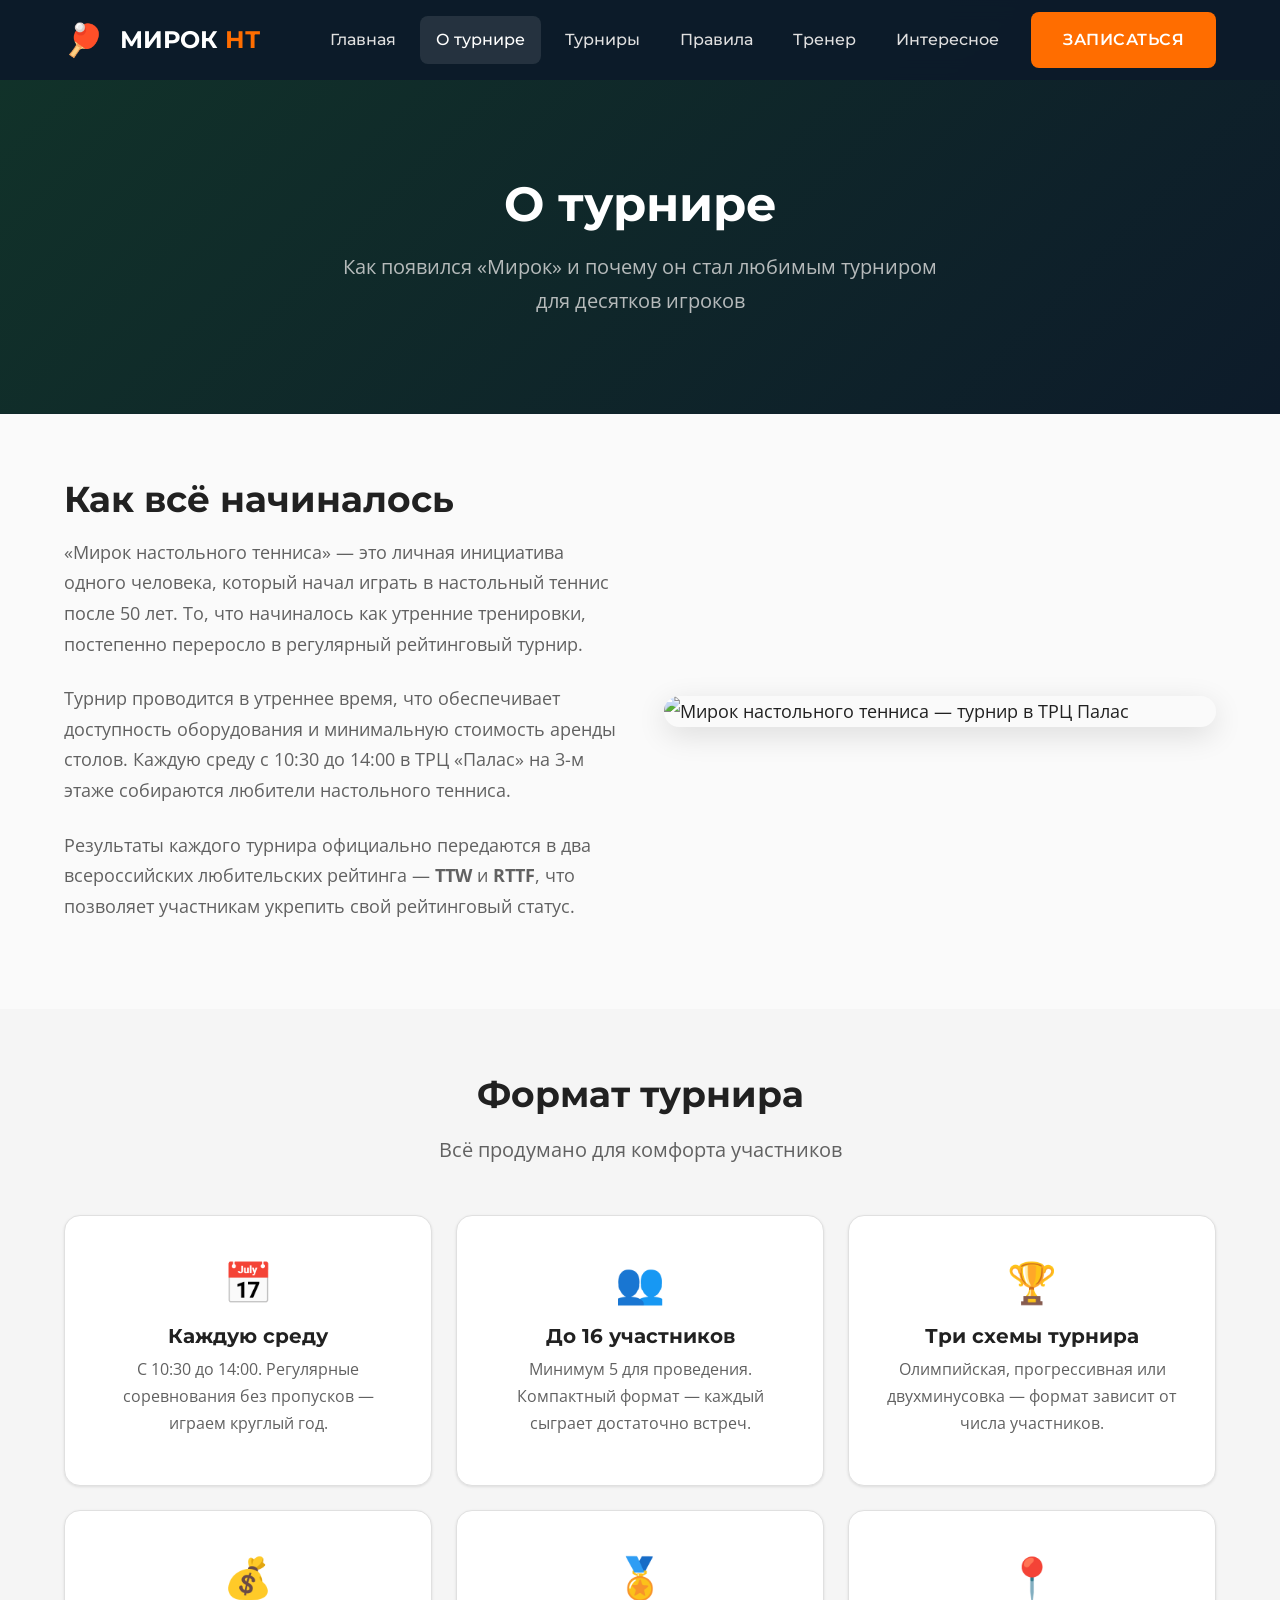
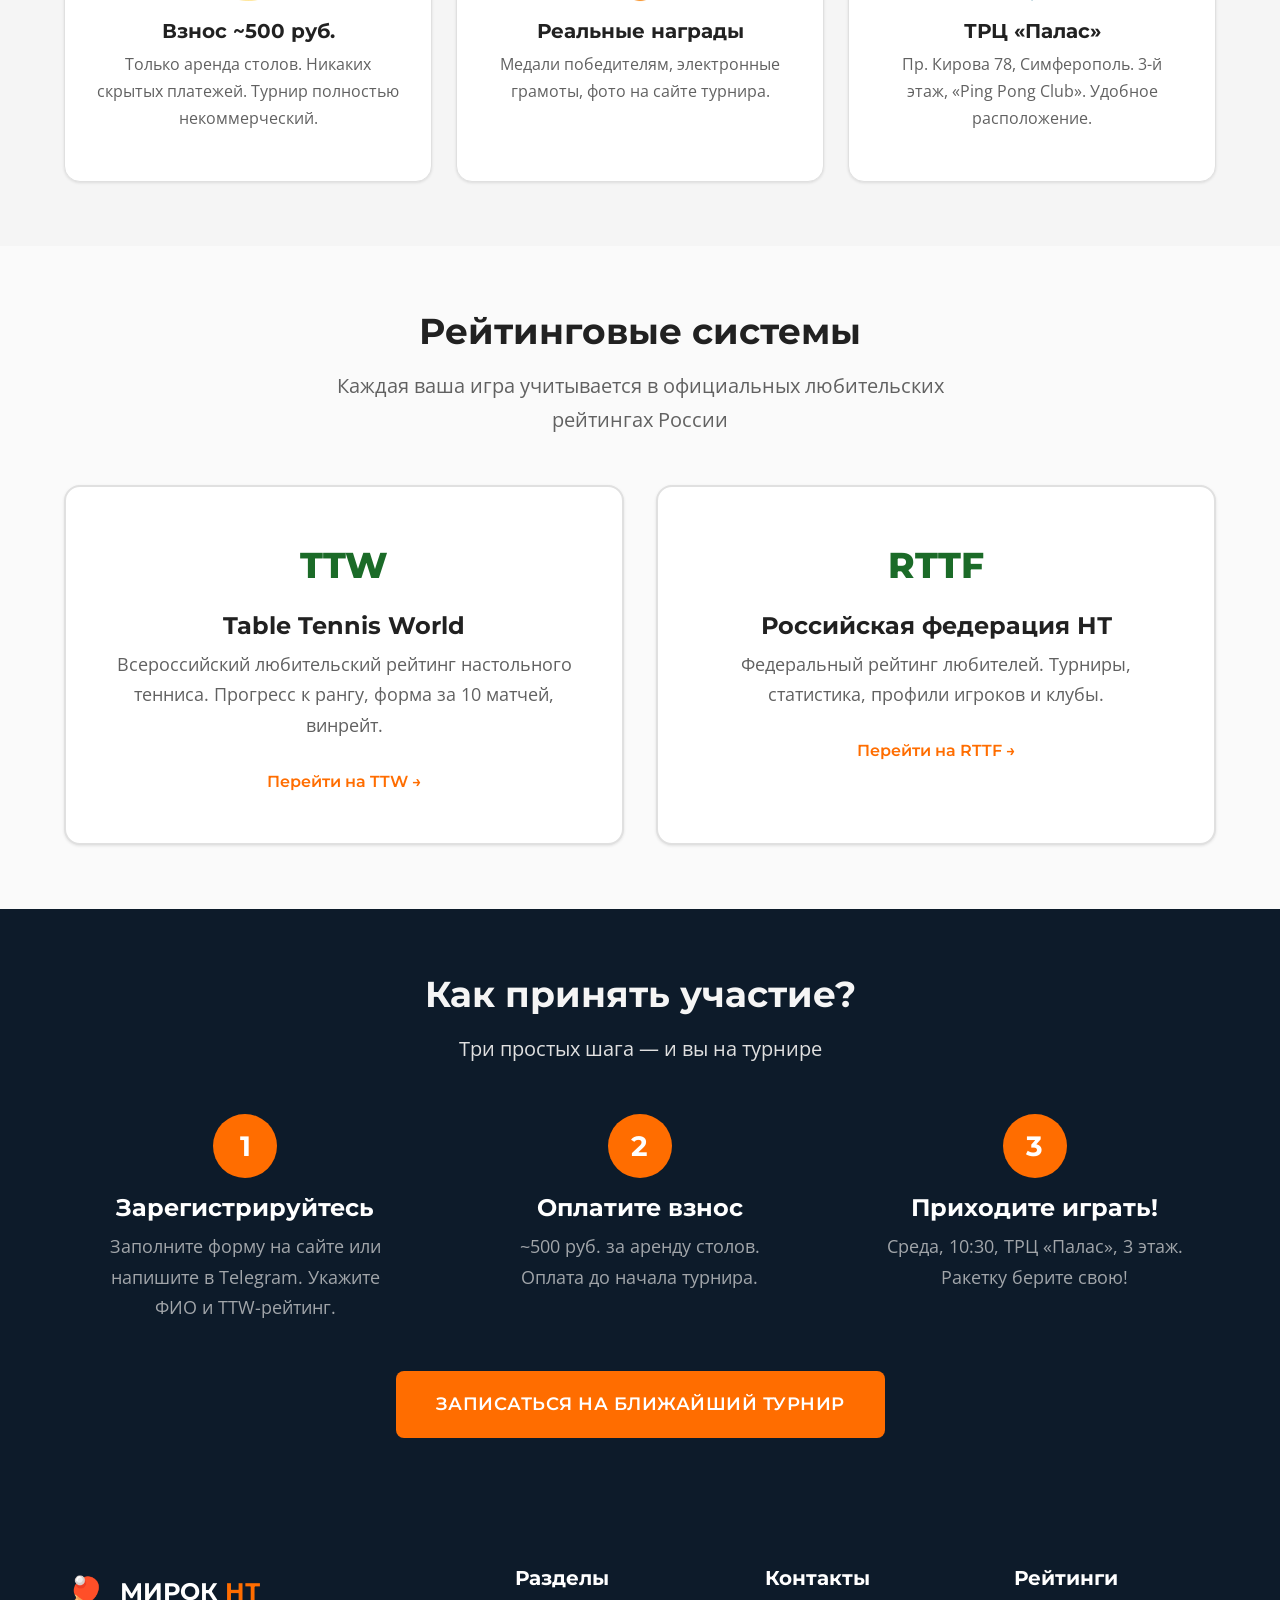
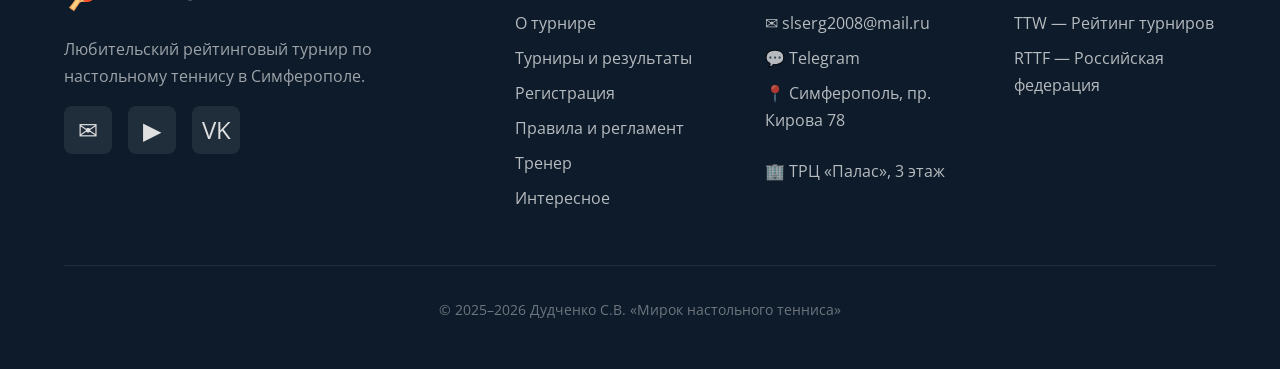
==== about.html @ b20805ba "feat: добавлены все внутренние страницы сайта - about.html: О турнире (история, формат, рейтинги, ша" ====
<!DOCTYPE html>
<html lang="ru">
<head>
  <meta charset="UTF-8">
  <meta name="viewport" content="width=device-width, initial-scale=1.0">
  <meta name="description" content="О турнире «Мирок настольного тенниса» — история, формат, условия участия, рейтинговые системы TTW и RTTF.">
  <title>О турнире — Мирок настольного тенниса</title>
  <link rel="preconnect" href="https://fonts.googleapis.com">
  <link rel="preconnect" href="https://fonts.gstatic.com" crossorigin>
  <link href="https://fonts.googleapis.com/css2?family=Montserrat:wght@500;600;700;800&family=Open+Sans:wght@400;500;600&display=swap" rel="stylesheet">
  <link rel="stylesheet" href="css/styles.css">
</head>
<body>

  <!-- HEADER -->
  <header class="header" id="header">
    <div class="container header__inner">
      <a href="index.html" class="header__logo" aria-label="На главную">
        <span class="header__logo-icon">&#127955;</span>
        <span class="header__logo-text">МИРОК <span>НТ</span></span>
      </a>
      <nav class="nav" aria-label="Основная навигация">
        <ul class="nav__list">
          <li><a href="index.html" class="nav__link">Главная</a></li>
          <li><a href="about.html" class="nav__link nav__link--active">О турнире</a></li>
          <li><a href="tournaments.html" class="nav__link">Турниры</a></li>
          <li><a href="rules.html" class="nav__link">Правила</a></li>
          <li><a href="coach.html" class="nav__link">Тренер</a></li>
          <li><a href="fun.html" class="nav__link">Интересное</a></li>
          <li class="nav__cta"><a href="register.html" class="btn btn--primary">Записаться</a></li>
        </ul>
      </nav>
      <button class="burger" id="burger" aria-label="Открыть меню" aria-expanded="false">
        <span class="burger__line"></span>
        <span class="burger__line"></span>
        <span class="burger__line"></span>
      </button>
    </div>
  </header>

  <div class="mobile-menu" id="mobileMenu">
    <a href="index.html" class="nav__link">Главная</a>
    <a href="about.html" class="nav__link nav__link--active">О турнире</a>
    <a href="tournaments.html" class="nav__link">Турниры</a>
    <a href="rules.html" class="nav__link">Правила</a>
    <a href="coach.html" class="nav__link">Тренер</a>
    <a href="fun.html" class="nav__link">Интересное</a>
    <a href="register.html" class="btn btn--primary btn--lg">Записаться на турнир</a>
  </div>

  <!-- PAGE HERO -->
  <section class="page-hero">
    <div class="page-hero__overlay"></div>
    <div class="container page-hero__content">
      <h1 class="page-hero__title">О турнире</h1>
      <p class="page-hero__subtitle">Как появился «Мирок» и почему он стал любимым турниром для десятков игроков</p>
    </div>
  </section>

  <!-- ИСТОРИЯ -->
  <section class="section">
    <div class="container">
      <div class="about-story">
        <div class="about-story__text">
          <h2 class="section__title" style="text-align:left;">Как всё начиналось</h2>
          <p>
            «Мирок настольного тенниса» — это личная инициатива одного человека, который начал играть
            в настольный теннис после 50 лет. То, что начиналось как утренние тренировки,
            постепенно переросло в регулярный рейтинговый турнир.
          </p>
          <p>
            Турнир проводится в утреннее время, что обеспечивает доступность оборудования
            и минимальную стоимость аренды столов. Каждую среду с 10:30 до 14:00
            в ТРЦ «Палас» на 3-м этаже собираются любители настольного тенниса.
          </p>
          <p>
            Результаты каждого турнира официально передаются в два всероссийских
            любительских рейтинга — <strong>TTW</strong> и <strong>RTTF</strong>,
            что позволяет участникам укрепить свой рейтинговый статус.
          </p>
        </div>
        <div class="about-story__image animate-on-scroll">
          <img src="https://tt.sergey-dudchenko.ru/wp-content/uploads/2024/04/site_tt.jpg"
               alt="Мирок настольного тенниса — турнир в ТРЦ Палас">
        </div>
      </div>
    </div>
  </section>

  <!-- ФОРМАТ -->
  <section class="section section--gray">
    <div class="container">
      <h2 class="section__title">Формат турнира</h2>
      <p class="section__subtitle">Всё продумано для комфорта участников</p>

      <div class="info-grid">
        <div class="info-card animate-on-scroll">
          <div class="info-card__icon">&#128197;</div>
          <h3 class="info-card__title">Каждую среду</h3>
          <p class="info-card__text">С 10:30 до 14:00. Регулярные соревнования без пропусков — играем круглый год.</p>
        </div>
        <div class="info-card animate-on-scroll">
          <div class="info-card__icon">&#128101;</div>
          <h3 class="info-card__title">До 16 участников</h3>
          <p class="info-card__text">Минимум 5 для проведения. Компактный формат — каждый сыграет достаточно встреч.</p>
        </div>
        <div class="info-card animate-on-scroll">
          <div class="info-card__icon">&#127942;</div>
          <h3 class="info-card__title">Три схемы турнира</h3>
          <p class="info-card__text">Олимпийская, прогрессивная или двухминусовка — формат зависит от числа участников.</p>
        </div>
        <div class="info-card animate-on-scroll">
          <div class="info-card__icon">&#128176;</div>
          <h3 class="info-card__title">Взнос ~500 руб.</h3>
          <p class="info-card__text">Только аренда столов. Никаких скрытых платежей. Турнир полностью некоммерческий.</p>
        </div>
        <div class="info-card animate-on-scroll">
          <div class="info-card__icon">&#127941;</div>
          <h3 class="info-card__title">Реальные награды</h3>
          <p class="info-card__text">Медали победителям, электронные грамоты, фото на сайте турнира.</p>
        </div>
        <div class="info-card animate-on-scroll">
          <div class="info-card__icon">&#128205;</div>
          <h3 class="info-card__title">ТРЦ «Палас»</h3>
          <p class="info-card__text">Пр. Кирова 78, Симферополь. 3-й этаж, «Ping Pong Club». Удобное расположение.</p>
        </div>
      </div>
    </div>
  </section>

  <!-- РЕЙТИНГИ -->
  <section class="section">
    <div class="container">
      <h2 class="section__title">Рейтинговые системы</h2>
      <p class="section__subtitle">Каждая ваша игра учитывается в официальных любительских рейтингах России</p>

      <div class="ratings">
        <a href="https://r.ttw.ru/tournaments/" target="_blank" rel="noopener" class="rating-card animate-on-scroll">
          <div class="rating-card__logo">TTW</div>
          <h3 class="rating-card__title">Table Tennis World</h3>
          <p class="rating-card__text">Всероссийский любительский рейтинг настольного тенниса. Прогресс к рангу, форма за 10 матчей, винрейт.</p>
          <span class="rating-card__link">Перейти на TTW &#8594;</span>
        </a>
        <a href="https://rttf.ru/tournaments/?halls[]=726" target="_blank" rel="noopener" class="rating-card animate-on-scroll">
          <div class="rating-card__logo">RTTF</div>
          <h3 class="rating-card__title">Российская федерация НТ</h3>
          <p class="rating-card__text">Федеральный рейтинг любителей. Турниры, статистика, профили игроков и клубы.</p>
          <span class="rating-card__link">Перейти на RTTF &#8594;</span>
        </a>
      </div>
    </div>
  </section>

  <!-- УСЛОВИЯ -->
  <section class="section section--dark">
    <div class="container" style="text-align:center;">
      <h2 class="section__title">Как принять участие?</h2>
      <p class="section__subtitle">Три простых шага — и вы на турнире</p>

      <div class="steps">
        <div class="step animate-on-scroll">
          <div class="step__number">1</div>
          <h3 class="step__title">Зарегистрируйтесь</h3>
          <p class="step__text">Заполните форму на сайте или напишите в Telegram. Укажите ФИО и TTW-рейтинг.</p>
        </div>
        <div class="step animate-on-scroll">
          <div class="step__number">2</div>
          <h3 class="step__title">Оплатите взнос</h3>
          <p class="step__text">~500 руб. за аренду столов. Оплата до начала турнира.</p>
        </div>
        <div class="step animate-on-scroll">
          <div class="step__number">3</div>
          <h3 class="step__title">Приходите играть!</h3>
          <p class="step__text">Среда, 10:30, ТРЦ «Палас», 3 этаж. Ракетку берите свою!</p>
        </div>
      </div>

      <a href="register.html" class="btn btn--primary btn--lg" style="margin-top:var(--space-xl);">Записаться на ближайший турнир</a>
    </div>
  </section>

  <!-- FOOTER -->
  <footer class="footer">
    <div class="container">
      <div class="footer__grid">
        <div>
          <div class="header__logo" style="margin-bottom:var(--space-sm);">
            <span class="header__logo-icon">&#127955;</span>
            <span class="header__logo-text">МИРОК <span>НТ</span></span>
          </div>
          <p class="footer__text">Любительский рейтинговый турнир по настольному теннису в Симферополе.</p>
          <div class="footer__socials">
            <a href="https://t.me/dudc_sergej" class="footer__social" aria-label="Telegram" target="_blank" rel="noopener">&#9993;</a>
            <a href="https://www.youtube.com/channel/UCORoGaBUjJBkOFyATqjixNA" class="footer__social" aria-label="YouTube" target="_blank" rel="noopener">&#9654;</a>
            <a href="https://vk.com/sergei_dudchenko" class="footer__social" aria-label="ВКонтакте" target="_blank" rel="noopener">VK</a>
          </div>
        </div>
        <div>
          <h4 class="footer__title">Разделы</h4>
          <a href="about.html" class="footer__link">О турнире</a>
          <a href="tournaments.html" class="footer__link">Турниры и результаты</a>
          <a href="register.html" class="footer__link">Регистрация</a>
          <a href="rules.html" class="footer__link">Правила и регламент</a>
          <a href="coach.html" class="footer__link">Тренер</a>
          <a href="fun.html" class="footer__link">Интересное</a>
        </div>
        <div>
          <h4 class="footer__title">Контакты</h4>
          <a href="mailto:slserg2008@mail.ru" class="footer__link">&#9993; slserg2008@mail.ru</a>
          <a href="https://t.me/dudc_sergej" class="footer__link" target="_blank" rel="noopener">&#128172; Telegram</a>
          <p class="footer__link" style="cursor:default;">&#128205; Симферополь, пр. Кирова 78</p>
          <p class="footer__link" style="cursor:default;">&#127970; ТРЦ «Палас», 3 этаж</p>
        </div>
        <div>
          <h4 class="footer__title">Рейтинги</h4>
          <a href="https://r.ttw.ru/tournaments/" class="footer__link" target="_blank" rel="noopener">TTW — Рейтинг турниров</a>
          <a href="https://rttf.ru/tournaments/?halls[]=726" class="footer__link" target="_blank" rel="noopener">RTTF — Российская федерация</a>
        </div>
      </div>
      <div class="footer__bottom">
        <p>&copy; 2025&ndash;2026 Дудченко С.В. «Мирок настольного тенниса»</p>
      </div>
    </div>
  </footer>

  <script src="js/main.js" defer></script>
</body>
</html>
---- css/styles.css ----
/* ============================================
   МИРОК НАСТОЛЬНОГО ТЕННИСА — Базовые стили
   Дизайн: 2026, mobile-first, accessibility
   ============================================ */

/* --- CSS Переменные --- */
:root {
    /* Цвета */
    --color-primary: #1b6b28;
    --color-primary-dark: #145220;
    --color-primary-light: #e8f5e9;
    --color-accent: #ff6d00;
    --color-accent-hover: #e65100;
    --color-accent-light: #fff3e0;

    --color-bg: #fafafa;
    --color-bg-dark: #0d1b2a;
    --color-bg-card: #ffffff;
    --color-bg-section: #f5f5f5;

    --color-text: #212121;
    --color-text-secondary: #616161;
    --color-text-light: #e0e0e0;
    --color-text-on-dark: #f5f5f5;

    --color-link: #1565c0;
    --color-success: #4caf50;
    --color-error: #d32f2f;
    --color-border: #e0e0e0;

    /* Типографика */
    --font-heading: "Montserrat", sans-serif;
    --font-body: "Open Sans", sans-serif;

    --text-xs: 0.875rem; /* 14px */
    --text-sm: 1rem; /* 16px */
    --text-base: 1.125rem; /* 18px — базовый для возрастной аудитории */
    --text-lg: 1.25rem; /* 20px */
    --text-xl: 1.5rem; /* 24px */
    --text-2xl: 1.75rem; /* 28px */
    --text-3xl: 2.25rem; /* 36px */
    --text-4xl: 3rem; /* 48px */

    /* Отступы */
    --space-xs: 0.5rem;
    --space-sm: 1rem;
    --space-md: 1.5rem;
    --space-lg: 2rem;
    --space-xl: 3rem;
    --space-2xl: 4rem;
    --space-3xl: 6rem;

    /* Скругления */
    --radius-sm: 0.5rem;
    --radius-md: 1rem;
    --radius-lg: 1.5rem;
    --radius-full: 50%;

    /* Тени */
    --shadow-sm: 0 1px 3px rgba(0, 0, 0, 0.1);
    --shadow-md: 0 4px 12px rgba(0, 0, 0, 0.1);
    --shadow-lg: 0 8px 30px rgba(0, 0, 0, 0.12);
    --shadow-hover: 0 8px 25px rgba(0, 0, 0, 0.15);

    /* Переходы */
    --transition: 0.3s ease;
    --transition-fast: 0.15s ease;

    /* Размеры */
    --header-height: 80px;
    --max-width: 1200px;
    --btn-min-size: 48px;
}

/* --- Reset --- */
*,
*::before,
*::after {
    box-sizing: border-box;
    margin: 0;
    padding: 0;
}

html {
    scroll-behavior: smooth;
    -webkit-text-size-adjust: 100%;
}

body {
    font-family: var(--font-body);
    font-size: var(--text-base);
    line-height: 1.7;
    color: var(--color-text);
    background-color: var(--color-bg);
    -webkit-font-smoothing: antialiased;
    -moz-osx-font-smoothing: grayscale;
}

img {
    max-width: 100%;
    height: auto;
    display: block;
}

a {
    color: var(--color-link);
    text-decoration: none;
    transition: color var(--transition-fast);
}

a:hover {
    color: var(--color-accent);
}

a:focus-visible {
    outline: 3px solid var(--color-accent);
    outline-offset: 2px;
    border-radius: 3px;
}

ul,
ol {
    list-style: none;
}

button {
    cursor: pointer;
    font-family: inherit;
    border: none;
    background: none;
}

button:focus-visible {
    outline: 3px solid var(--color-accent);
    outline-offset: 2px;
}

/* --- Утилиты --- */
.container {
    width: 100%;
    max-width: var(--max-width);
    margin: 0 auto;
    padding: 0 var(--space-md);
}

.section {
    padding: var(--space-2xl) 0;
}

.section--gray {
    background-color: var(--color-bg-section);
}

.section--dark {
    background-color: var(--color-bg-dark);
    color: var(--color-text-on-dark);
}

.section__title {
    font-family: var(--font-heading);
    font-size: var(--text-3xl);
    font-weight: 700;
    text-align: center;
    margin-bottom: var(--space-sm);
}

.section__subtitle {
    text-align: center;
    color: var(--color-text-secondary);
    font-size: var(--text-lg);
    margin-bottom: var(--space-xl);
    max-width: 700px;
    margin-left: auto;
    margin-right: auto;
}

.section--dark .section__subtitle {
    color: var(--color-text-light);
}

/* --- Типографика --- */
h1,
h2,
h3,
h4 {
    font-family: var(--font-heading);
    font-weight: 700;
    line-height: 1.2;
}

h1 {
    font-size: var(--text-4xl);
}
h2 {
    font-size: var(--text-3xl);
}
h3 {
    font-size: var(--text-2xl);
}
h4 {
    font-size: var(--text-xl);
}

p {
    margin-bottom: var(--space-sm);
}

/* --- Кнопки --- */
.btn {
    display: inline-flex;
    align-items: center;
    justify-content: center;
    gap: var(--space-xs);
    min-height: var(--btn-min-size);
    padding: 0.875rem 2rem;
    font-family: var(--font-heading);
    font-size: var(--text-sm);
    font-weight: 600;
    text-transform: uppercase;
    letter-spacing: 0.5px;
    border-radius: var(--radius-sm);
    transition: all var(--transition);
    white-space: nowrap;
}

.btn--primary {
    background-color: var(--color-accent);
    color: #fff;
}

.btn--primary:hover {
    background-color: var(--color-accent-hover);
    color: #fff;
    transform: translateY(-2px);
    box-shadow: var(--shadow-hover);
}

.btn--outline {
    border: 2px solid var(--color-accent);
    color: var(--color-accent);
    background: transparent;
}

.btn--outline:hover {
    background-color: var(--color-accent);
    color: #fff;
    transform: translateY(-2px);
}

.btn--white {
    background-color: #fff;
    color: var(--color-primary);
}

.btn--white:hover {
    background-color: var(--color-primary-light);
    color: var(--color-primary-dark);
    transform: translateY(-2px);
    box-shadow: var(--shadow-hover);
}

.btn--lg {
    padding: 1.125rem 2.5rem;
    font-size: var(--text-base);
}

/* ============================================
   HEADER
   ============================================ */
.header {
    position: fixed;
    top: 0;
    left: 0;
    right: 0;
    z-index: 1000;
    height: var(--header-height);
    background: rgba(13, 27, 42, 0.95);
    backdrop-filter: blur(10px);
    -webkit-backdrop-filter: blur(10px);
    transition:
        background var(--transition),
        box-shadow var(--transition);
}

.header--scrolled {
    background: rgba(13, 27, 42, 0.98);
    box-shadow: var(--shadow-md);
}

.header__inner {
    display: flex;
    align-items: center;
    justify-content: space-between;
    height: 100%;
}

.header__logo {
    display: flex;
    align-items: center;
    gap: var(--space-sm);
    color: #fff;
    font-family: var(--font-heading);
    font-weight: 700;
    font-size: var(--text-xl);
}

.header__logo:hover {
    color: var(--color-accent);
}

.header__logo-icon {
    font-size: 2rem;
}

.header__logo-text span {
    color: var(--color-accent);
}

/* Навигация */
.nav__list {
    display: flex;
    align-items: center;
    gap: var(--space-xs);
}

.nav__link {
    display: inline-flex;
    align-items: center;
    min-height: var(--btn-min-size);
    padding: 0.5rem 1rem;
    color: var(--color-text-light);
    font-family: var(--font-heading);
    font-size: var(--text-sm);
    font-weight: 500;
    border-radius: var(--radius-sm);
    transition: all var(--transition-fast);
}

.nav__link:hover,
.nav__link--active {
    color: #fff;
    background: rgba(255, 255, 255, 0.1);
}

.nav__cta {
    margin-left: var(--space-xs);
}

/* Мобильное меню — бургер */
.burger {
    display: none;
    flex-direction: column;
    justify-content: center;
    gap: 6px;
    width: var(--btn-min-size);
    height: var(--btn-min-size);
    padding: 12px;
}

.burger__line {
    width: 100%;
    height: 2px;
    background: #fff;
    border-radius: 2px;
    transition: all var(--transition);
    transform-origin: center;
}

.burger--active .burger__line:nth-child(1) {
    transform: rotate(45deg) translate(6px, 6px);
}

.burger--active .burger__line:nth-child(2) {
    opacity: 0;
}

.burger--active .burger__line:nth-child(3) {
    transform: rotate(-45deg) translate(6px, -6px);
}

/* Мобильная панель */
.mobile-menu {
    display: none;
    position: fixed;
    top: var(--header-height);
    left: 0;
    right: 0;
    bottom: 0;
    background: var(--color-bg-dark);
    padding: var(--space-lg);
    overflow-y: auto;
    z-index: 999;
}

.mobile-menu--open {
    display: flex;
    flex-direction: column;
    gap: var(--space-xs);
    animation: slideDown 0.3s ease;
}

@keyframes slideDown {
    from {
        opacity: 0;
        transform: translateY(-20px);
    }
    to {
        opacity: 1;
        transform: translateY(0);
    }
}

.mobile-menu .nav__link {
    font-size: var(--text-lg);
    padding: var(--space-sm) var(--space-md);
    border-bottom: 1px solid rgba(255, 255, 255, 0.08);
    width: 100%;
}

.mobile-menu .btn {
    margin-top: var(--space-md);
    width: 100%;
    text-align: center;
}

/* ============================================
   HERO
   ============================================ */
.hero {
    position: relative;
    min-height: 100vh;
    display: flex;
    align-items: center;
    justify-content: center;
    background: var(--color-bg-dark);
    overflow: hidden;
}

.hero__bg {
    position: absolute;
    inset: 0;
    z-index: 1;
}

.hero__bg img,
.hero__bg video {
    width: 100%;
    height: 100%;
    object-fit: cover;
    object-position: center center;
}

.hero__overlay {
    position: absolute;
    inset: 0;
    z-index: 2;
    background: linear-gradient(
        135deg,
        rgba(13, 27, 42, 0.85) 0%,
        rgba(13, 27, 42, 0.6) 50%,
        rgba(13, 27, 42, 0.75) 100%
    );
}

.hero__content {
    position: relative;
    z-index: 3;
    text-align: center;
    padding: calc(var(--header-height) + var(--space-xl)) var(--space-md)
        var(--space-2xl);
    max-width: 800px;
}

.hero__badge {
    display: inline-block;
    padding: 0.5rem 1.5rem;
    background: rgba(255, 109, 0, 0.15);
    border: 1px solid rgba(255, 109, 0, 0.3);
    border-radius: var(--radius-lg);
    color: var(--color-accent);
    font-family: var(--font-heading);
    font-size: var(--text-sm);
    font-weight: 600;
    margin-bottom: var(--space-lg);
    letter-spacing: 1px;
    text-transform: uppercase;
}

.hero__title {
    font-size: clamp(2rem, 6vw, 3.5rem);
    color: #fff;
    margin-bottom: var(--space-md);
    line-height: 1.1;
}

.hero__title span {
    color: var(--color-accent);
}

.hero__description {
    font-size: var(--text-lg);
    color: var(--color-text-light);
    margin-bottom: var(--space-xl);
    line-height: 1.7;
    opacity: 0.9;
}

.hero__buttons {
    display: flex;
    gap: var(--space-sm);
    justify-content: center;
    flex-wrap: wrap;
}

.hero__stats {
    display: flex;
    justify-content: center;
    gap: var(--space-xl);
    margin-top: var(--space-2xl);
    padding-top: var(--space-lg);
    border-top: 1px solid rgba(255, 255, 255, 0.1);
}

.hero__stat {
    text-align: center;
}

.hero__stat-number {
    display: block;
    font-family: var(--font-heading);
    font-size: var(--text-3xl);
    font-weight: 700;
    color: var(--color-accent);
}

.hero__stat-label {
    font-size: var(--text-sm);
    color: var(--color-text-light);
    opacity: 0.7;
}

/* ============================================
   СЕКЦИЯ: БЛИЖАЙШИЙ ТУРНИР
   ============================================ */
.next-tournament {
    background: var(--color-primary);
    color: #fff;
    padding: var(--space-xl) 0;
}

.next-tournament__inner {
    display: grid;
    grid-template-columns: 1fr;
    gap: var(--space-lg);
    align-items: center;
    text-align: center;
}

.next-tournament__info h2 {
    font-size: var(--text-2xl);
    margin-bottom: var(--space-xs);
}

.next-tournament__details {
    display: flex;
    flex-wrap: wrap;
    gap: var(--space-md);
    justify-content: center;
    margin-top: var(--space-sm);
    font-size: var(--text-base);
}

.next-tournament__detail {
    display: flex;
    align-items: center;
    gap: var(--space-xs);
    opacity: 0.9;
}

.next-tournament__detail-icon {
    font-size: var(--text-xl);
}

/* Обратный отсчёт */
.countdown {
    display: flex;
    gap: var(--space-sm);
    justify-content: center;
}

.countdown__item {
    display: flex;
    flex-direction: column;
    align-items: center;
    background: rgba(255, 255, 255, 0.15);
    backdrop-filter: blur(10px);
    border-radius: var(--radius-md);
    padding: var(--space-sm) var(--space-md);
    min-width: 70px;
}

.countdown__number {
    font-family: var(--font-heading);
    font-size: var(--text-3xl);
    font-weight: 700;
    line-height: 1;
}

.countdown__label {
    font-size: var(--text-xs);
    opacity: 0.8;
    text-transform: uppercase;
    letter-spacing: 1px;
    margin-top: 4px;
}

/* ============================================
   СЕКЦИЯ: О ТУРНИРЕ (карточки)
   ============================================ */
.features {
    display: grid;
    grid-template-columns: 1fr;
    gap: var(--space-lg);
}

.feature-card {
    background: var(--color-bg-card);
    border-radius: var(--radius-md);
    padding: var(--space-lg);
    text-align: center;
    box-shadow: var(--shadow-sm);
    transition: all var(--transition);
    border: 1px solid var(--color-border);
}

.feature-card:hover {
    transform: translateY(-4px);
    box-shadow: var(--shadow-hover);
    border-color: var(--color-accent);
}

.feature-card__icon {
    font-size: 3rem;
    margin-bottom: var(--space-sm);
}

.feature-card__title {
    font-size: var(--text-xl);
    margin-bottom: var(--space-xs);
}

.feature-card__text {
    color: var(--color-text-secondary);
    font-size: var(--text-base);
    line-height: 1.6;
}

/* ============================================
   СЕКЦИЯ: ПОСЛЕДНИЕ ТУРНИРЫ
   ============================================ */
.tournaments-grid {
    display: grid;
    grid-template-columns: 1fr;
    gap: var(--space-lg);
}

.tournament-card {
    background: var(--color-bg-card);
    border-radius: var(--radius-md);
    overflow: hidden;
    box-shadow: var(--shadow-sm);
    transition: all var(--transition);
    border: 1px solid var(--color-border);
}

.tournament-card:hover {
    transform: translateY(-4px);
    box-shadow: var(--shadow-hover);
}

.tournament-card__image {
    width: 100%;
    height: 200px;
    object-fit: cover;
    background: var(--color-bg-section);
}

.tournament-card__body {
    padding: var(--space-md);
}

.tournament-card__date {
    display: inline-block;
    font-family: var(--font-heading);
    font-size: var(--text-xs);
    font-weight: 600;
    color: var(--color-accent);
    text-transform: uppercase;
    letter-spacing: 1px;
    margin-bottom: var(--space-xs);
}

.tournament-card__title {
    font-size: var(--text-lg);
    margin-bottom: var(--space-xs);
}

.tournament-card__results {
    color: var(--color-text-secondary);
    font-size: var(--text-sm);
}

.tournament-card__link {
    display: inline-flex;
    align-items: center;
    gap: 4px;
    margin-top: var(--space-sm);
    font-family: var(--font-heading);
    font-weight: 600;
    font-size: var(--text-sm);
    color: var(--color-primary);
}

.tournament-card__link:hover {
    color: var(--color-accent);
}

/* ============================================
   СЕКЦИЯ: ТРЕНЕР (мини-блок на главной)
   ============================================ */
.coach-preview {
    display: grid;
    grid-template-columns: 1fr;
    gap: var(--space-xl);
    align-items: center;
}

.coach-preview__image {
    width: 100%;
    max-width: 400px;
    margin: 0 auto;
    border-radius: var(--radius-lg);
    box-shadow: var(--shadow-lg);
    aspect-ratio: 3/4;
    object-fit: cover;
    background: var(--color-bg-section);
}

.coach-preview__badge {
    display: inline-block;
    padding: 0.375rem 1rem;
    background: var(--color-accent-light);
    color: var(--color-accent);
    font-family: var(--font-heading);
    font-size: var(--text-xs);
    font-weight: 600;
    border-radius: var(--radius-sm);
    text-transform: uppercase;
    letter-spacing: 1px;
    margin-bottom: var(--space-sm);
}

.coach-preview__title {
    margin-bottom: var(--space-sm);
}

.coach-preview__text {
    color: var(--color-text-secondary);
    margin-bottom: var(--space-lg);
}

.coach-preview__highlights {
    display: grid;
    grid-template-columns: 1fr 1fr;
    gap: var(--space-sm);
    margin-bottom: var(--space-lg);
}

.coach-preview__highlight {
    display: flex;
    align-items: center;
    gap: var(--space-xs);
    font-size: var(--text-sm);
}

.coach-preview__highlight-icon {
    color: var(--color-success);
    font-size: var(--text-lg);
    flex-shrink: 0;
}

/* ============================================
   FOOTER
   ============================================ */
.footer {
    background: var(--color-bg-dark);
    color: var(--color-text-light);
    padding: var(--space-2xl) 0 var(--space-lg);
}

.footer__grid {
    display: grid;
    grid-template-columns: 1fr;
    gap: var(--space-xl);
    margin-bottom: var(--space-xl);
}

.footer__title {
    font-family: var(--font-heading);
    font-size: var(--text-lg);
    color: #fff;
    margin-bottom: var(--space-sm);
}

.footer__text {
    color: rgba(255, 255, 255, 0.6);
    font-size: var(--text-sm);
    line-height: 1.7;
}

.footer__link {
    display: flex;
    align-items: center;
    gap: var(--space-xs);
    color: rgba(255, 255, 255, 0.7);
    font-size: var(--text-sm);
    padding: 4px 0;
    transition: color var(--transition-fast);
}

.footer__link:hover {
    color: var(--color-accent);
}

.footer__socials {
    display: flex;
    gap: var(--space-sm);
    margin-top: var(--space-sm);
}

.footer__social {
    display: flex;
    align-items: center;
    justify-content: center;
    width: var(--btn-min-size);
    height: var(--btn-min-size);
    background: rgba(255, 255, 255, 0.08);
    border-radius: var(--radius-sm);
    color: var(--color-text-light);
    font-size: var(--text-xl);
    transition: all var(--transition);
}

.footer__social:hover {
    background: var(--color-accent);
    color: #fff;
    transform: translateY(-2px);
}

.footer__partners {
    display: flex;
    gap: var(--space-md);
    align-items: center;
    margin-top: var(--space-sm);
}

.footer__partner-logo {
    height: 40px;
    opacity: 0.7;
    transition: opacity var(--transition);
    filter: brightness(0) invert(1);
}

.footer__partner-logo:hover {
    opacity: 1;
}

.footer__bottom {
    padding-top: var(--space-lg);
    border-top: 1px solid rgba(255, 255, 255, 0.08);
    text-align: center;
    color: rgba(255, 255, 255, 0.4);
    font-size: var(--text-xs);
}

/* ============================================
   PAGE HERO (внутренние страницы)
   ============================================ */
.page-hero {
    position: relative;
    padding: calc(var(--header-height) + var(--space-3xl)) 0 var(--space-3xl);
    background: var(--color-bg-dark);
    background-image:
        linear-gradient(135deg, rgba(27, 107, 40, 0.3), rgba(13, 27, 42, 0.95)),
        url("https://tt.sergey-dudchenko.ru/wp-content/uploads/2023/09/ttfon2_5-scaled.jpg");
    background-size: cover;
    background-position: center;
    text-align: center;
    color: #fff;
}

.page-hero__title {
    font-size: clamp(2rem, 5vw, var(--text-4xl));
    margin-bottom: var(--space-sm);
}

.page-hero__subtitle {
    font-size: var(--text-lg);
    color: var(--color-text-light);
    opacity: 0.8;
    max-width: 600px;
    margin: 0 auto;
}

/* ============================================
   ABOUT: история
   ============================================ */
.about-story {
    display: grid;
    grid-template-columns: 1fr;
    gap: var(--space-xl);
    align-items: center;
}

.about-story__text p {
    color: var(--color-text-secondary);
    margin-bottom: var(--space-md);
}

.about-story__image {
    border-radius: var(--radius-lg);
    overflow: hidden;
    box-shadow: var(--shadow-lg);
}

.about-story__image img {
    width: 100%;
    height: auto;
    display: block;
}

/* ============================================
   INFO GRID (карточки формата)
   ============================================ */
.info-grid {
    display: grid;
    grid-template-columns: 1fr;
    gap: var(--space-md);
}

.info-card {
    background: var(--color-bg-card);
    border-radius: var(--radius-md);
    padding: var(--space-lg);
    text-align: center;
    box-shadow: var(--shadow-sm);
    border: 1px solid var(--color-border);
    transition: all var(--transition);
}

.info-card:hover {
    transform: translateY(-3px);
    box-shadow: var(--shadow-hover);
    border-color: var(--color-primary);
}

.info-card__icon {
    font-size: 2.5rem;
    margin-bottom: var(--space-xs);
}

.info-card__title {
    font-size: var(--text-lg);
    margin-bottom: var(--space-xs);
}

.info-card__text {
    color: var(--color-text-secondary);
    font-size: var(--text-sm);
}

/* ============================================
   RATINGS (карточки рейтингов)
   ============================================ */
.ratings {
    display: grid;
    grid-template-columns: 1fr;
    gap: var(--space-lg);
}

.rating-card {
    display: block;
    background: var(--color-bg-card);
    border-radius: var(--radius-md);
    padding: var(--space-xl);
    text-align: center;
    box-shadow: var(--shadow-sm);
    border: 2px solid var(--color-border);
    transition: all var(--transition);
    color: var(--color-text);
}

.rating-card:hover {
    transform: translateY(-4px);
    box-shadow: var(--shadow-hover);
    border-color: var(--color-accent);
    color: var(--color-text);
}

.rating-card__logo {
    font-family: var(--font-heading);
    font-size: var(--text-3xl);
    font-weight: 800;
    color: var(--color-primary);
    margin-bottom: var(--space-sm);
}

.rating-card__title {
    font-size: var(--text-xl);
    margin-bottom: var(--space-xs);
}

.rating-card__text {
    color: var(--color-text-secondary);
    margin-bottom: var(--space-md);
}

.rating-card__link {
    font-family: var(--font-heading);
    font-weight: 600;
    color: var(--color-accent);
    font-size: var(--text-sm);
}

/* ============================================
   STEPS (шаги)
   ============================================ */
.steps {
    display: grid;
    grid-template-columns: 1fr;
    gap: var(--space-lg);
    margin-top: var(--space-xl);
}

.step {
    text-align: center;
}

.step__number {
    display: inline-flex;
    align-items: center;
    justify-content: center;
    width: 64px;
    height: 64px;
    border-radius: var(--radius-full);
    background: var(--color-accent);
    color: #fff;
    font-family: var(--font-heading);
    font-size: var(--text-2xl);
    font-weight: 700;
    margin-bottom: var(--space-sm);
}

.step__title {
    font-size: var(--text-xl);
    color: #fff;
    margin-bottom: var(--space-xs);
}

.step__text {
    color: var(--color-text-light);
    opacity: 0.7;
    max-width: 300px;
    margin: 0 auto;
}

/* ============================================
   TOURNAMENT FILTER
   ============================================ */
.tournament-filter {
    display: flex;
    flex-wrap: wrap;
    gap: var(--space-xs);
    justify-content: center;
    margin-bottom: var(--space-xl);
}

.filter-btn {
    padding: 0.625rem 1.5rem;
    font-family: var(--font-heading);
    font-size: var(--text-sm);
    font-weight: 600;
    border-radius: var(--radius-sm);
    border: 2px solid var(--color-border);
    background: var(--color-bg-card);
    color: var(--color-text-secondary);
    transition: all var(--transition);
    min-height: var(--btn-min-size);
}

.filter-btn:hover {
    border-color: var(--color-primary);
    color: var(--color-primary);
}

.filter-btn--active {
    background: var(--color-primary);
    border-color: var(--color-primary);
    color: #fff;
}

/* ============================================
   ARCHIVE CARDS (турниры)
   ============================================ */
.tournament-archive {
    display: grid;
    grid-template-columns: 1fr;
    gap: var(--space-lg);
}

.archive-card {
    display: grid;
    grid-template-columns: 1fr;
    background: var(--color-bg-card);
    border-radius: var(--radius-md);
    overflow: hidden;
    box-shadow: var(--shadow-sm);
    border: 1px solid var(--color-border);
    transition: all var(--transition);
}

.archive-card:hover {
    transform: translateY(-3px);
    box-shadow: var(--shadow-hover);
}

.archive-card--hidden {
    display: none;
}

.archive-card__image {
    position: relative;
    overflow: hidden;
    aspect-ratio: 16/9;
}

.archive-card__image img {
    width: 100%;
    height: 100%;
    object-fit: cover;
}

.archive-card__badge {
    position: absolute;
    top: var(--space-sm);
    right: var(--space-sm);
    padding: 0.375rem 0.875rem;
    background: rgba(76, 175, 80, 0.9);
    color: #fff;
    font-family: var(--font-heading);
    font-size: var(--text-xs);
    font-weight: 600;
    border-radius: var(--radius-sm);
}

.archive-card__body {
    padding: var(--space-md);
}

.archive-card__date {
    display: inline-block;
    font-family: var(--font-heading);
    font-size: var(--text-xs);
    font-weight: 600;
    color: var(--color-accent);
    text-transform: uppercase;
    letter-spacing: 1px;
    margin-bottom: var(--space-xs);
}

.archive-card__title {
    font-size: var(--text-lg);
    margin-bottom: var(--space-xs);
}

.archive-card__text {
    color: var(--color-text-secondary);
    font-size: var(--text-sm);
    margin-bottom: var(--space-sm);
}

.archive-card__links {
    display: flex;
    gap: var(--space-md);
    flex-wrap: wrap;
}

.archive-card__link {
    font-family: var(--font-heading);
    font-weight: 600;
    font-size: var(--text-sm);
    color: var(--color-primary);
}

.archive-card__link:hover {
    color: var(--color-accent);
}

/* ============================================
   REGISTER FORM
   ============================================ */
.register-section {
    position: relative;
}

.register-form-wrapper {
    max-width: 640px;
    margin: 0 auto;
    background: var(--color-bg-card);
    border-radius: var(--radius-lg);
    padding: var(--space-xl);
    box-shadow: var(--shadow-lg);
    border: 1px solid var(--color-border);
}

.form-group {
    margin-bottom: var(--space-md);
}

.form-label {
    display: block;
    font-family: var(--font-heading);
    font-size: var(--text-sm);
    font-weight: 600;
    margin-bottom: var(--space-xs);
    color: var(--color-text);
}

.form-label__required {
    color: var(--color-error);
}

.form-input,
.form-select,
.form-textarea {
    width: 100%;
    padding: 0.875rem var(--space-md);
    font-family: var(--font-body);
    font-size: var(--text-base);
    color: var(--color-text);
    background: var(--color-bg);
    border: 2px solid var(--color-border);
    border-radius: var(--radius-sm);
    transition: border-color var(--transition);
    min-height: var(--btn-min-size);
}

.form-input:focus,
.form-select:focus,
.form-textarea:focus {
    outline: none;
    border-color: var(--color-primary);
    box-shadow: 0 0 0 3px rgba(27, 107, 40, 0.15);
}

.form-input::placeholder {
    color: var(--color-text-secondary);
    opacity: 0.6;
}

.form-textarea {
    min-height: 120px;
    resize: vertical;
}

.form-hint {
    font-size: var(--text-xs);
    color: var(--color-text-secondary);
    margin-top: 4px;
}

.form-checkbox {
    display: flex;
    align-items: flex-start;
    gap: var(--space-sm);
    cursor: pointer;
}

.form-checkbox input[type="checkbox"] {
    width: 24px;
    height: 24px;
    flex-shrink: 0;
    margin-top: 2px;
    accent-color: var(--color-primary);
}

.form-checkbox__text {
    font-size: var(--text-sm);
    color: var(--color-text-secondary);
    line-height: 1.5;
}

.form-success {
    display: none;
    text-align: center;
    padding: var(--space-xl);
}

.form-success--visible {
    display: block;
}

.form-success__icon {
    font-size: 4rem;
    margin-bottom: var(--space-sm);
}

.form-success__title {
    font-size: var(--text-2xl);
    color: var(--color-primary);
    margin-bottom: var(--space-sm);
}

.form-success__text {
    color: var(--color-text-secondary);
}

/* ============================================
   RULES: аккордеон
   ============================================ */
.accordion {
    max-width: 800px;
    margin: 0 auto;
}

.accordion-item {
    background: var(--color-bg-card);
    border: 1px solid var(--color-border);
    border-radius: var(--radius-md);
    margin-bottom: var(--space-sm);
    overflow: hidden;
    transition: box-shadow var(--transition);
}

.accordion-item:hover {
    box-shadow: var(--shadow-sm);
}

.accordion-header {
    display: flex;
    align-items: center;
    justify-content: space-between;
    width: 100%;
    padding: var(--space-md) var(--space-lg);
    font-family: var(--font-heading);
    font-size: var(--text-lg);
    font-weight: 600;
    color: var(--color-text);
    text-align: left;
    min-height: 64px;
    transition: background var(--transition-fast);
}

.accordion-header:hover {
    background: var(--color-bg-section);
}

.accordion-header__icon {
    font-size: var(--text-xl);
    transition: transform var(--transition);
    flex-shrink: 0;
    margin-left: var(--space-sm);
}

.accordion-item--open .accordion-header__icon {
    transform: rotate(180deg);
}

.accordion-body {
    max-height: 0;
    overflow: hidden;
    transition: max-height 0.4s ease;
}

.accordion-item--open .accordion-body {
    max-height: 2000px;
}

.accordion-body__content {
    padding: 0 var(--space-lg) var(--space-lg);
    color: var(--color-text-secondary);
    line-height: 1.8;
}

.accordion-body__content ul {
    list-style: disc;
    padding-left: var(--space-lg);
    margin: var(--space-sm) 0;
}

.accordion-body__content li {
    margin-bottom: var(--space-xs);
}

.accordion-body__content strong {
    color: var(--color-text);
}

/* ============================================
   COACH PAGE
   ============================================ */
.coach-hero {
    display: grid;
    grid-template-columns: 1fr;
    gap: var(--space-xl);
    align-items: center;
}

.coach-hero__photo {
    width: 100%;
    max-width: 400px;
    margin: 0 auto;
    border-radius: var(--radius-lg);
    box-shadow: var(--shadow-lg);
    overflow: hidden;
}

.coach-hero__photo img {
    width: 100%;
    height: auto;
    display: block;
}

.coach-stats {
    display: grid;
    grid-template-columns: repeat(2, 1fr);
    gap: var(--space-md);
    margin-top: var(--space-lg);
}

.coach-stat {
    text-align: center;
    padding: var(--space-md);
    background: var(--color-bg-section);
    border-radius: var(--radius-md);
}

.coach-stat__number {
    display: block;
    font-family: var(--font-heading);
    font-size: var(--text-2xl);
    font-weight: 700;
    color: var(--color-primary);
}

.coach-stat__label {
    font-size: var(--text-sm);
    color: var(--color-text-secondary);
}

/* Сертификаты */
.certificates-grid {
    display: grid;
    grid-template-columns: repeat(2, 1fr);
    gap: var(--space-md);
}

.certificate-card {
    border-radius: var(--radius-md);
    overflow: hidden;
    box-shadow: var(--shadow-sm);
    border: 1px solid var(--color-border);
    transition: all var(--transition);
    cursor: pointer;
}

.certificate-card:hover {
    transform: translateY(-3px);
    box-shadow: var(--shadow-hover);
}

.certificate-card img {
    width: 100%;
    height: auto;
    display: block;
}

.certificate-card__caption {
    padding: var(--space-sm);
    font-size: var(--text-xs);
    color: var(--color-text-secondary);
    text-align: center;
    background: var(--color-bg-card);
}

/* Услуги тренера */
.services-grid {
    display: grid;
    grid-template-columns: 1fr;
    gap: var(--space-md);
}

.service-card {
    display: flex;
    align-items: flex-start;
    gap: var(--space-md);
    padding: var(--space-lg);
    background: var(--color-bg-card);
    border-radius: var(--radius-md);
    box-shadow: var(--shadow-sm);
    border: 1px solid var(--color-border);
    transition: all var(--transition);
}

.service-card:hover {
    box-shadow: var(--shadow-hover);
    transform: translateY(-2px);
}

.service-card__icon {
    font-size: 2.5rem;
    flex-shrink: 0;
}

.service-card__title {
    font-size: var(--text-lg);
    margin-bottom: var(--space-xs);
}

.service-card__text {
    color: var(--color-text-secondary);
    font-size: var(--text-sm);
}

/* ============================================
   FUN PAGE (интересное)
   ============================================ */
.fun-cards {
    display: grid;
    grid-template-columns: 1fr;
    gap: var(--space-lg);
}

.fun-card {
    background: var(--color-bg-card);
    border-radius: var(--radius-lg);
    overflow: hidden;
    box-shadow: var(--shadow-sm);
    border: 1px solid var(--color-border);
    transition: all var(--transition);
}

.fun-card:hover {
    box-shadow: var(--shadow-hover);
    transform: translateY(-3px);
}

.fun-card__header {
    padding: var(--space-lg);
    background: linear-gradient(
        135deg,
        var(--color-primary),
        var(--color-primary-dark)
    );
    color: #fff;
}

.fun-card__icon {
    font-size: 2.5rem;
    margin-bottom: var(--space-xs);
}

.fun-card__title {
    font-size: var(--text-xl);
    color: #fff;
}

.fun-card__body {
    padding: var(--space-lg);
}

.fun-card__text {
    color: var(--color-text-secondary);
    margin-bottom: var(--space-md);
}

.fun-card__list {
    list-style: none;
    padding: 0;
}

.fun-card__list li {
    padding: var(--space-xs) 0;
    border-bottom: 1px solid var(--color-border);
    color: var(--color-text-secondary);
    font-size: var(--text-sm);
}

.fun-card__list li:last-child {
    border-bottom: none;
}

/* Quiz стили */
.quiz-container {
    max-width: 700px;
    margin: 0 auto;
}

.quiz-question {
    background: var(--color-bg-card);
    border-radius: var(--radius-md);
    padding: var(--space-lg);
    margin-bottom: var(--space-md);
    box-shadow: var(--shadow-sm);
    border: 1px solid var(--color-border);
}

.quiz-question__number {
    font-family: var(--font-heading);
    font-size: var(--text-xs);
    font-weight: 600;
    color: var(--color-accent);
    text-transform: uppercase;
    letter-spacing: 1px;
    margin-bottom: var(--space-xs);
}

.quiz-question__text {
    font-size: var(--text-lg);
    font-weight: 600;
    margin-bottom: var(--space-md);
}

.quiz-option {
    display: flex;
    align-items: center;
    gap: var(--space-sm);
    padding: var(--space-sm) var(--space-md);
    border: 2px solid var(--color-border);
    border-radius: var(--radius-sm);
    margin-bottom: var(--space-xs);
    cursor: pointer;
    transition: all var(--transition-fast);
    font-size: var(--text-base);
    min-height: var(--btn-min-size);
}

.quiz-option:hover {
    border-color: var(--color-primary);
    background: var(--color-primary-light);
}

.quiz-option--correct {
    border-color: var(--color-success);
    background: rgba(76, 175, 80, 0.1);
}

.quiz-option--wrong {
    border-color: var(--color-error);
    background: rgba(211, 47, 47, 0.1);
}

.quiz-option input[type="radio"] {
    width: 20px;
    height: 20px;
    accent-color: var(--color-primary);
    flex-shrink: 0;
}

.quiz-result {
    text-align: center;
    padding: var(--space-xl);
    background: var(--color-bg-card);
    border-radius: var(--radius-md);
    box-shadow: var(--shadow-md);
    display: none;
}

.quiz-result--visible {
    display: block;
}

.quiz-result__score {
    font-family: var(--font-heading);
    font-size: var(--text-4xl);
    font-weight: 700;
    color: var(--color-primary);
}

/* Lightbox */
.lightbox {
    display: none;
    position: fixed;
    inset: 0;
    z-index: 2000;
    background: rgba(0, 0, 0, 0.9);
    align-items: center;
    justify-content: center;
    padding: var(--space-md);
}

.lightbox--open {
    display: flex;
}

.lightbox__img {
    max-width: 90%;
    max-height: 90vh;
    border-radius: var(--radius-sm);
    box-shadow: var(--shadow-lg);
}

.lightbox__close {
    position: absolute;
    top: var(--space-md);
    right: var(--space-md);
    width: var(--btn-min-size);
    height: var(--btn-min-size);
    display: flex;
    align-items: center;
    justify-content: center;
    background: rgba(255, 255, 255, 0.1);
    border-radius: var(--radius-full);
    color: #fff;
    font-size: var(--text-2xl);
    transition: background var(--transition-fast);
}

.lightbox__close:hover {
    background: rgba(255, 255, 255, 0.2);
}

/* ============================================
   АДАПТИВНОСТЬ
   ============================================ */

/* Планшет (768px+) */
@media (min-width: 768px) {
    .features {
        grid-template-columns: repeat(2, 1fr);
    }

    .tournaments-grid {
        grid-template-columns: repeat(2, 1fr);
    }

    .coach-preview {
        grid-template-columns: 1fr 1fr;
        text-align: left;
    }

    .coach-preview__image {
        margin: 0;
    }

    .footer__grid {
        grid-template-columns: repeat(2, 1fr);
    }

    .next-tournament__inner {
        grid-template-columns: 1fr auto;
        text-align: left;
    }

    .about-story {
        grid-template-columns: 1fr 1fr;
    }

    .info-grid {
        grid-template-columns: repeat(2, 1fr);
    }

    .ratings {
        grid-template-columns: repeat(2, 1fr);
    }

    .steps {
        grid-template-columns: repeat(3, 1fr);
    }

    .archive-card {
        grid-template-columns: 300px 1fr;
    }

    .services-grid {
        grid-template-columns: repeat(2, 1fr);
    }

    .fun-cards {
        grid-template-columns: repeat(2, 1fr);
    }

    .coach-hero {
        grid-template-columns: 1fr 1fr;
        text-align: left;
    }

    .coach-hero__photo {
        margin: 0;
    }

    .certificates-grid {
        grid-template-columns: repeat(3, 1fr);
    }
}

/* Десктоп (1024px+) */
@media (min-width: 1024px) {
    .burger {
        display: none !important;
    }

    .features {
        grid-template-columns: repeat(3, 1fr);
    }

    .tournaments-grid {
        grid-template-columns: repeat(3, 1fr);
    }

    .footer__grid {
        grid-template-columns: 2fr 1fr 1fr 1fr;
    }

    .hero__title {
        font-size: var(--text-4xl);
    }

    .info-grid {
        grid-template-columns: repeat(3, 1fr);
    }

    .tournament-archive {
        grid-template-columns: repeat(2, 1fr);
    }

    .archive-card {
        grid-template-columns: 1fr;
    }

    .services-grid {
        grid-template-columns: repeat(3, 1fr);
    }

    .fun-cards {
        grid-template-columns: repeat(3, 1fr);
    }

    .certificates-grid {
        grid-template-columns: repeat(4, 1fr);
    }
}

/* Мобильный (до 768px) */
@media (max-width: 767px) {
    :root {
        --header-height: 64px;
    }

    .nav {
        display: none;
    }

    .burger {
        display: flex;
    }

    .hero__content {
        padding-top: calc(var(--header-height) + var(--space-lg));
    }

    .hero__stats {
        gap: var(--space-md);
    }

    .hero__stat-number {
        font-size: var(--text-2xl);
    }

    .countdown__item {
        padding: var(--space-xs) var(--space-sm);
        min-width: 60px;
    }

    .countdown__number {
        font-size: var(--text-2xl);
    }

    .coach-preview__highlights {
        grid-template-columns: 1fr;
    }

    .section__title {
        font-size: var(--text-2xl);
    }
}

/* Анимации при прокрутке */
.animate-on-scroll {
    opacity: 0;
    transform: translateY(30px);
    transition:
        opacity 0.6s ease,
        transform 0.6s ease;
}

.animate-on-scroll--visible {
    opacity: 1;
    transform: translateY(0);
}
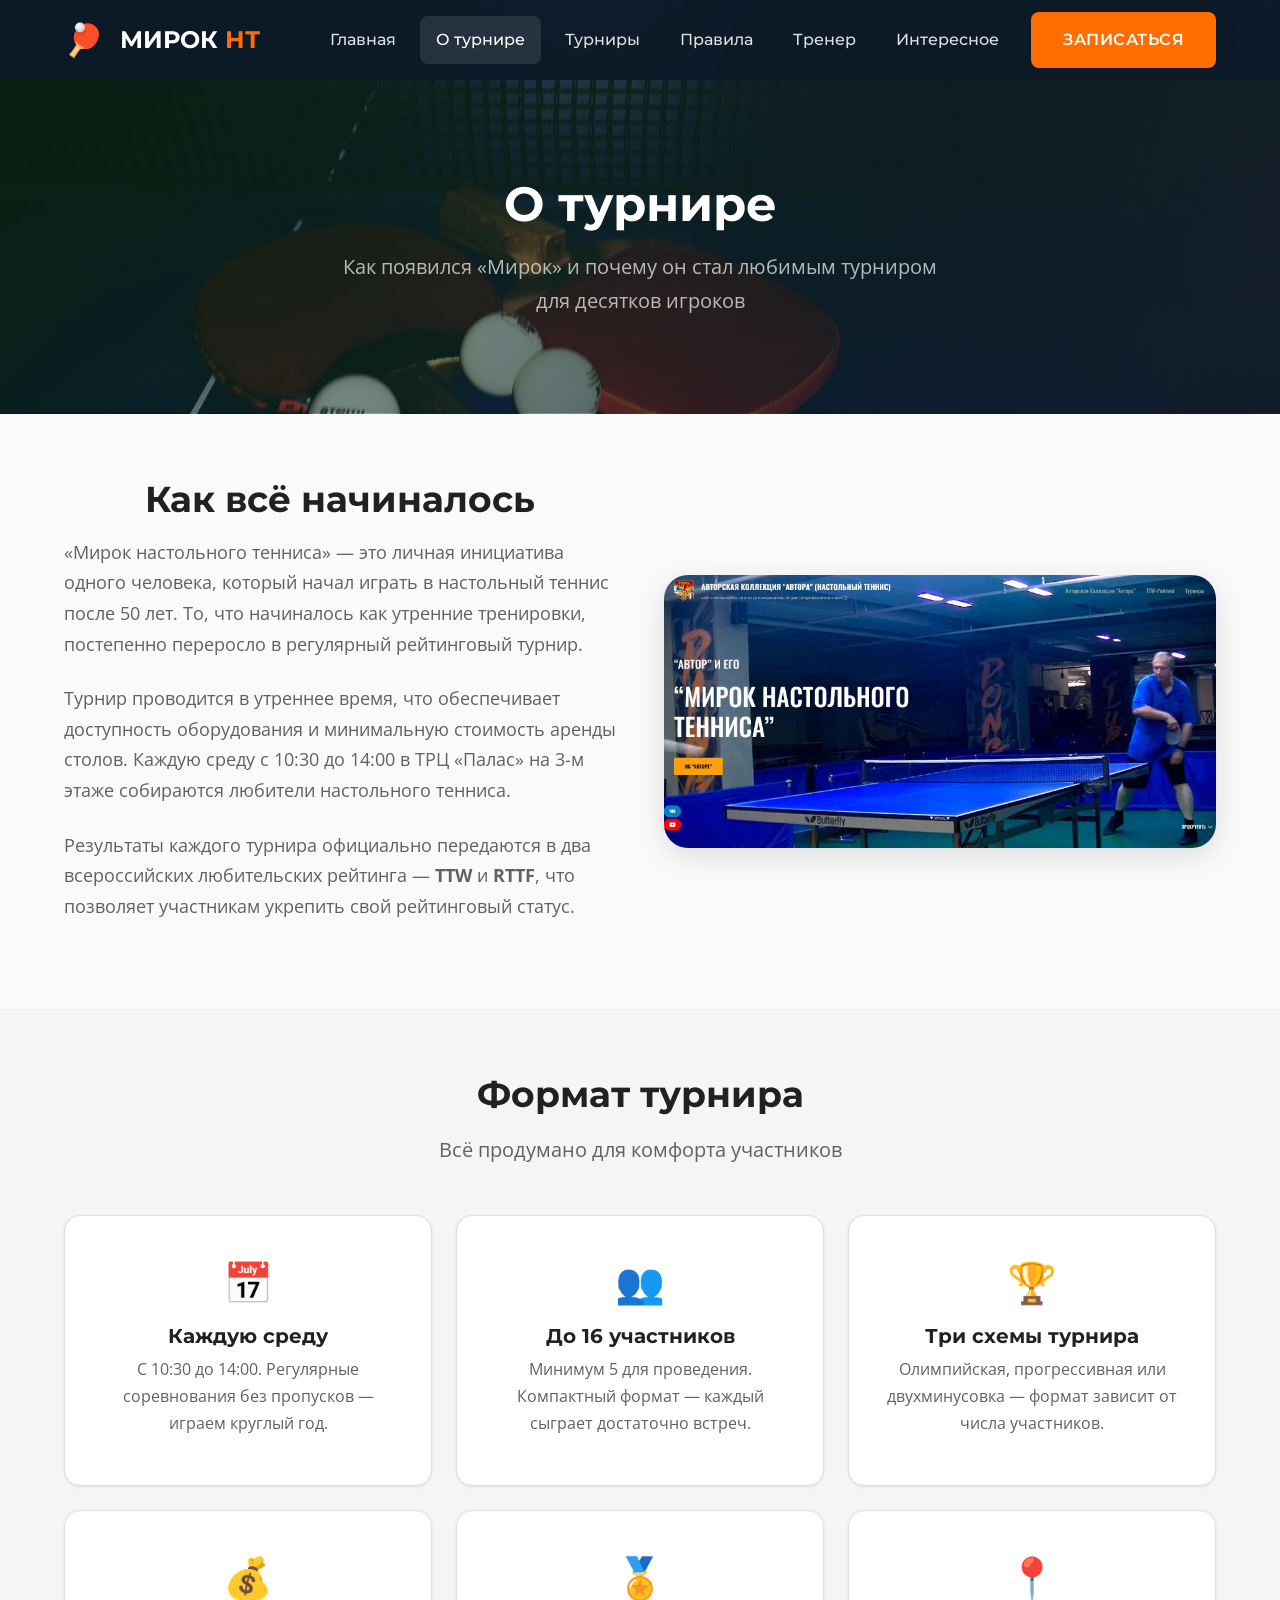
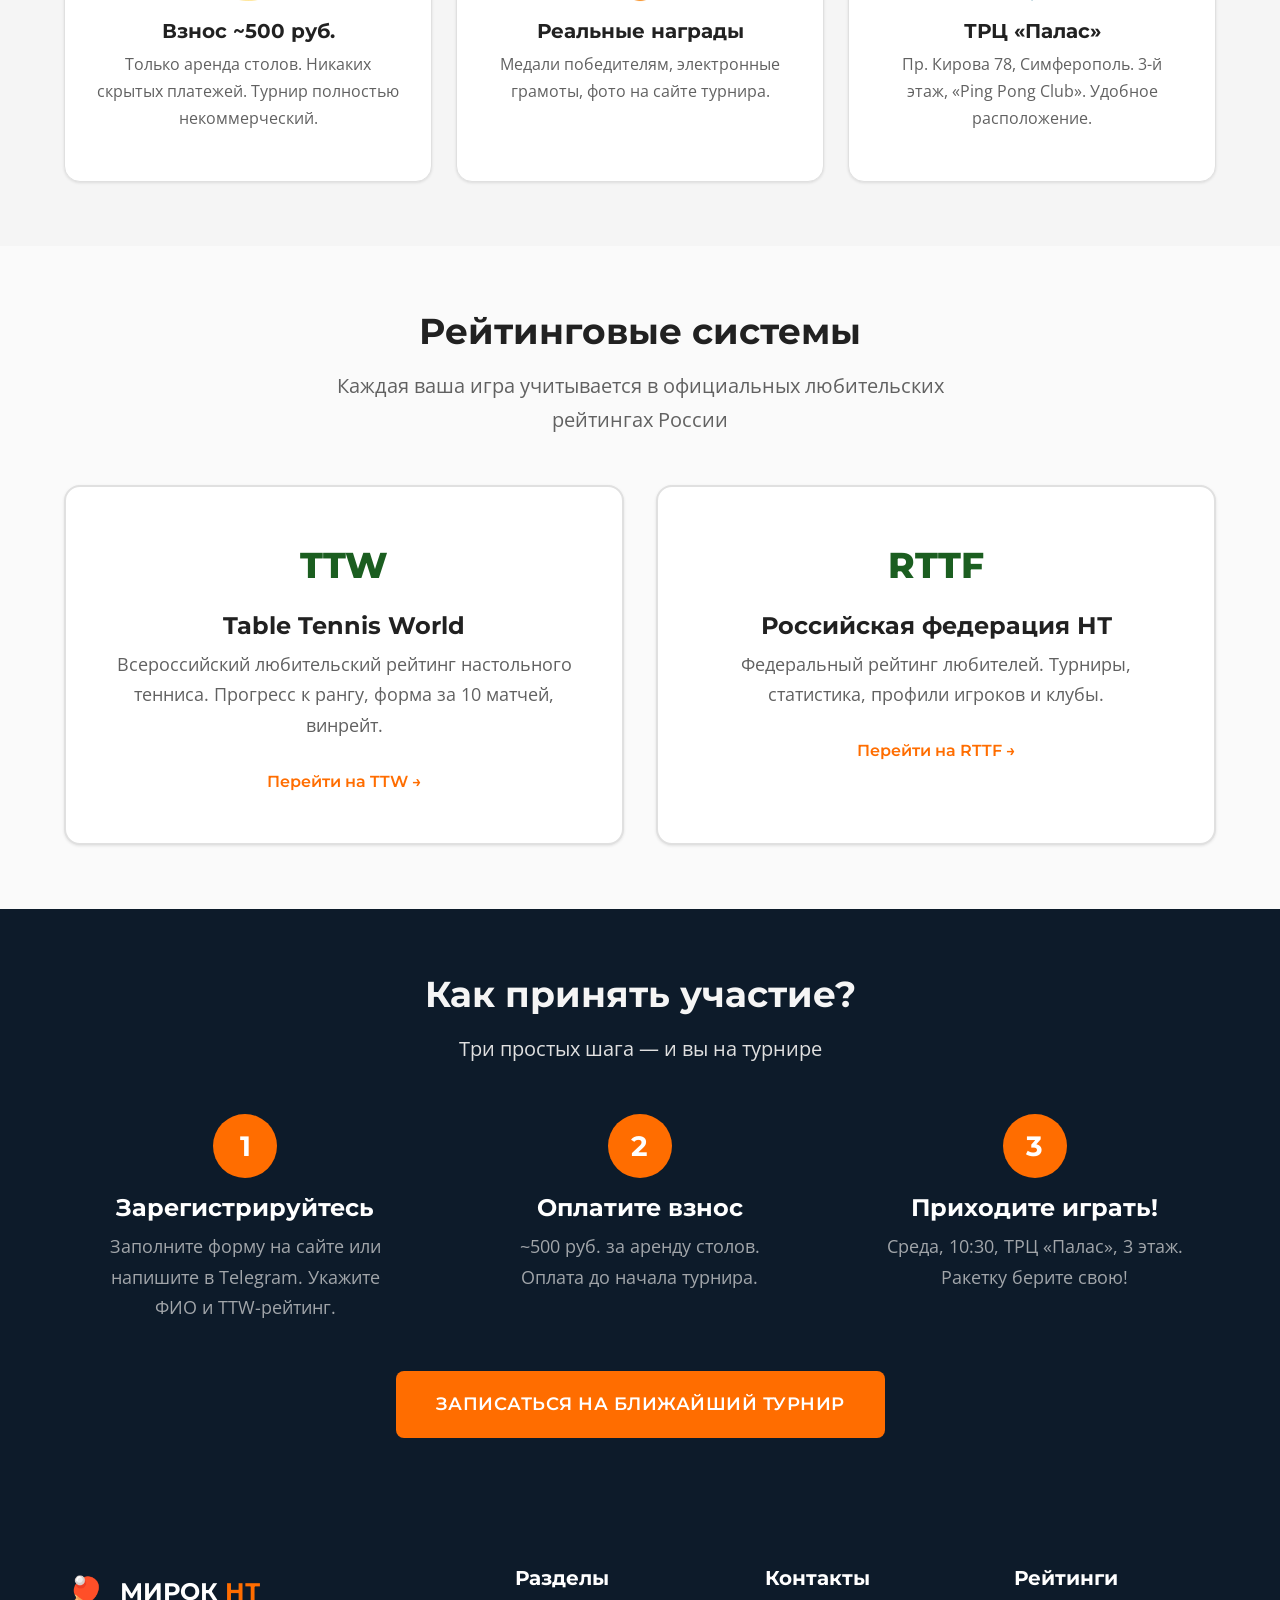
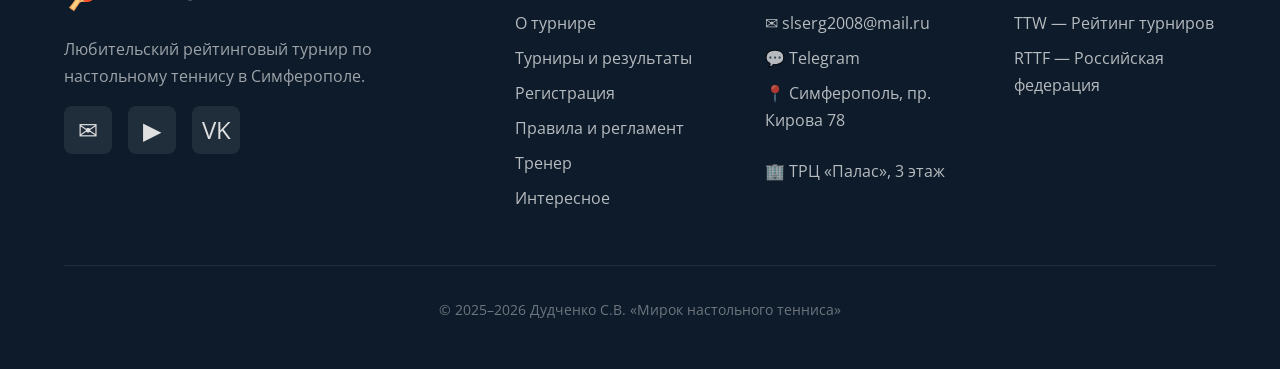
==== commit 65bd74c8: "feat: полировка — исправлены баги, локальные медиа, убраны inline-стили, YouTube видео - Исправлена " ====
--- a/about.html
+++ b/about.html
@@ -1,228 +1,404 @@
-<!DOCTYPE html>
+<!doctype html>
 <html lang="ru">
-<head>
-  <meta charset="UTF-8">
-  <meta name="viewport" content="width=device-width, initial-scale=1.0">
-  <meta name="description" content="О турнире «Мирок настольного тенниса» — история, формат, условия участия, рейтинговые системы TTW и RTTF.">
-  <title>О турнире — Мирок настольного тенниса</title>
-  <link rel="preconnect" href="https://fonts.googleapis.com">
-  <link rel="preconnect" href="https://fonts.gstatic.com" crossorigin>
-  <link href="https://fonts.googleapis.com/css2?family=Montserrat:wght@500;600;700;800&family=Open+Sans:wght@400;500;600&display=swap" rel="stylesheet">
-  <link rel="stylesheet" href="css/styles.css">
-</head>
-<body>
-
-  <!-- HEADER -->
-  <header class="header" id="header">
-    <div class="container header__inner">
-      <a href="index.html" class="header__logo" aria-label="На главную">
-        <span class="header__logo-icon">&#127955;</span>
-        <span class="header__logo-text">МИРОК <span>НТ</span></span>
-      </a>
-      <nav class="nav" aria-label="Основная навигация">
-        <ul class="nav__list">
-          <li><a href="index.html" class="nav__link">Главная</a></li>
-          <li><a href="about.html" class="nav__link nav__link--active">О турнире</a></li>
-          <li><a href="tournaments.html" class="nav__link">Турниры</a></li>
-          <li><a href="rules.html" class="nav__link">Правила</a></li>
-          <li><a href="coach.html" class="nav__link">Тренер</a></li>
-          <li><a href="fun.html" class="nav__link">Интересное</a></li>
-          <li class="nav__cta"><a href="register.html" class="btn btn--primary">Записаться</a></li>
-        </ul>
-      </nav>
-      <button class="burger" id="burger" aria-label="Открыть меню" aria-expanded="false">
-        <span class="burger__line"></span>
-        <span class="burger__line"></span>
-        <span class="burger__line"></span>
-      </button>
-    </div>
-  </header>
-
-  <div class="mobile-menu" id="mobileMenu">
-    <a href="index.html" class="nav__link">Главная</a>
-    <a href="about.html" class="nav__link nav__link--active">О турнире</a>
-    <a href="tournaments.html" class="nav__link">Турниры</a>
-    <a href="rules.html" class="nav__link">Правила</a>
-    <a href="coach.html" class="nav__link">Тренер</a>
-    <a href="fun.html" class="nav__link">Интересное</a>
-    <a href="register.html" class="btn btn--primary btn--lg">Записаться на турнир</a>
-  </div>
-
-  <!-- PAGE HERO -->
-  <section class="page-hero">
-    <div class="page-hero__overlay"></div>
-    <div class="container page-hero__content">
-      <h1 class="page-hero__title">О турнире</h1>
-      <p class="page-hero__subtitle">Как появился «Мирок» и почему он стал любимым турниром для десятков игроков</p>
-    </div>
-  </section>
-
-  <!-- ИСТОРИЯ -->
-  <section class="section">
-    <div class="container">
-      <div class="about-story">
-        <div class="about-story__text">
-          <h2 class="section__title" style="text-align:left;">Как всё начиналось</h2>
-          <p>
-            «Мирок настольного тенниса» — это личная инициатива одного человека, который начал играть
-            в настольный теннис после 50 лет. То, что начиналось как утренние тренировки,
-            постепенно переросло в регулярный рейтинговый турнир.
-          </p>
-          <p>
-            Турнир проводится в утреннее время, что обеспечивает доступность оборудования
-            и минимальную стоимость аренды столов. Каждую среду с 10:30 до 14:00
-            в ТРЦ «Палас» на 3-м этаже собираются любители настольного тенниса.
-          </p>
-          <p>
-            Результаты каждого турнира официально передаются в два всероссийских
-            любительских рейтинга — <strong>TTW</strong> и <strong>RTTF</strong>,
-            что позволяет участникам укрепить свой рейтинговый статус.
-          </p>
+    <head>
+        <meta charset="UTF-8" />
+        <meta name="viewport" content="width=device-width, initial-scale=1.0" />
+        <meta
+            name="description"
+            content="О турнире «Мирок настольного тенниса» — история, формат, условия участия, рейтинговые системы TTW и RTTF."
+        />
+        <title>О турнире — Мирок настольного тенниса</title>
+        <link rel="preconnect" href="https://fonts.googleapis.com" />
+        <link rel="preconnect" href="https://fonts.gstatic.com" crossorigin />
+        <link
+            href="https://fonts.googleapis.com/css2?family=Montserrat:wght@500;600;700;800&family=Open+Sans:wght@400;500;600&display=swap"
+            rel="stylesheet"
+        />
+        <link rel="stylesheet" href="css/styles.css" />
+    </head>
+    <body>
+        <!-- HEADER -->
+        <header class="header" id="header">
+            <div class="container header__inner">
+                <a
+                    href="index.html"
+                    class="header__logo"
+                    aria-label="На главную"
+                >
+                    <span class="header__logo-icon">&#127955;</span>
+                    <span class="header__logo-text">МИРОК <span>НТ</span></span>
+                </a>
+                <nav class="nav" aria-label="Основная навигация">
+                    <ul class="nav__list">
+                        <li>
+                            <a href="index.html" class="nav__link">Главная</a>
+                        </li>
+                        <li>
+                            <a
+                                href="about.html"
+                                class="nav__link nav__link--active"
+                                >О турнире</a
+                            >
+                        </li>
+                        <li>
+                            <a href="tournaments.html" class="nav__link"
+                                >Турниры</a
+                            >
+                        </li>
+                        <li>
+                            <a href="rules.html" class="nav__link">Правила</a>
+                        </li>
+                        <li>
+                            <a href="coach.html" class="nav__link">Тренер</a>
+                        </li>
+                        <li>
+                            <a href="fun.html" class="nav__link">Интересное</a>
+                        </li>
+                        <li class="nav__cta">
+                            <a href="register.html" class="btn btn--primary"
+                                >Записаться</a
+                            >
+                        </li>
+                    </ul>
+                </nav>
+                <button
+                    class="burger"
+                    id="burger"
+                    aria-label="Открыть меню"
+                    aria-expanded="false"
+                >
+                    <span class="burger__line"></span>
+                    <span class="burger__line"></span>
+                    <span class="burger__line"></span>
+                </button>
+            </div>
+        </header>
+
+        <div
+            class="mobile-menu"
+            id="mobileMenu"
+            aria-label="Мобильная навигация"
+        >
+            <a href="index.html" class="nav__link">Главная</a>
+            <a href="about.html" class="nav__link nav__link--active"
+                >О турнире</a
+            >
+            <a href="tournaments.html" class="nav__link">Турниры</a>
+            <a href="rules.html" class="nav__link">Правила</a>
+            <a href="coach.html" class="nav__link">Тренер</a>
+            <a href="fun.html" class="nav__link">Интересное</a>
+            <a href="register.html" class="btn btn--primary btn--lg"
+                >Записаться на турнир</a
+            >
         </div>
-        <div class="about-story__image animate-on-scroll">
-          <img src="https://tt.sergey-dudchenko.ru/wp-content/uploads/2024/04/site_tt.jpg"
-               alt="Мирок настольного тенниса — турнир в ТРЦ Палас">
-        </div>
-      </div>
-    </div>
-  </section>
-
-  <!-- ФОРМАТ -->
-  <section class="section section--gray">
-    <div class="container">
-      <h2 class="section__title">Формат турнира</h2>
-      <p class="section__subtitle">Всё продумано для комфорта участников</p>
-
-      <div class="info-grid">
-        <div class="info-card animate-on-scroll">
-          <div class="info-card__icon">&#128197;</div>
-          <h3 class="info-card__title">Каждую среду</h3>
-          <p class="info-card__text">С 10:30 до 14:00. Регулярные соревнования без пропусков — играем круглый год.</p>
-        </div>
-        <div class="info-card animate-on-scroll">
-          <div class="info-card__icon">&#128101;</div>
-          <h3 class="info-card__title">До 16 участников</h3>
-          <p class="info-card__text">Минимум 5 для проведения. Компактный формат — каждый сыграет достаточно встреч.</p>
-        </div>
-        <div class="info-card animate-on-scroll">
-          <div class="info-card__icon">&#127942;</div>
-          <h3 class="info-card__title">Три схемы турнира</h3>
-          <p class="info-card__text">Олимпийская, прогрессивная или двухминусовка — формат зависит от числа участников.</p>
-        </div>
-        <div class="info-card animate-on-scroll">
-          <div class="info-card__icon">&#128176;</div>
-          <h3 class="info-card__title">Взнос ~500 руб.</h3>
-          <p class="info-card__text">Только аренда столов. Никаких скрытых платежей. Турнир полностью некоммерческий.</p>
-        </div>
-        <div class="info-card animate-on-scroll">
-          <div class="info-card__icon">&#127941;</div>
-          <h3 class="info-card__title">Реальные награды</h3>
-          <p class="info-card__text">Медали победителям, электронные грамоты, фото на сайте турнира.</p>
-        </div>
-        <div class="info-card animate-on-scroll">
-          <div class="info-card__icon">&#128205;</div>
-          <h3 class="info-card__title">ТРЦ «Палас»</h3>
-          <p class="info-card__text">Пр. Кирова 78, Симферополь. 3-й этаж, «Ping Pong Club». Удобное расположение.</p>
-        </div>
-      </div>
-    </div>
-  </section>
-
-  <!-- РЕЙТИНГИ -->
-  <section class="section">
-    <div class="container">
-      <h2 class="section__title">Рейтинговые системы</h2>
-      <p class="section__subtitle">Каждая ваша игра учитывается в официальных любительских рейтингах России</p>
-
-      <div class="ratings">
-        <a href="https://r.ttw.ru/tournaments/" target="_blank" rel="noopener" class="rating-card animate-on-scroll">
-          <div class="rating-card__logo">TTW</div>
-          <h3 class="rating-card__title">Table Tennis World</h3>
-          <p class="rating-card__text">Всероссийский любительский рейтинг настольного тенниса. Прогресс к рангу, форма за 10 матчей, винрейт.</p>
-          <span class="rating-card__link">Перейти на TTW &#8594;</span>
-        </a>
-        <a href="https://rttf.ru/tournaments/?halls[]=726" target="_blank" rel="noopener" class="rating-card animate-on-scroll">
-          <div class="rating-card__logo">RTTF</div>
-          <h3 class="rating-card__title">Российская федерация НТ</h3>
-          <p class="rating-card__text">Федеральный рейтинг любителей. Турниры, статистика, профили игроков и клубы.</p>
-          <span class="rating-card__link">Перейти на RTTF &#8594;</span>
-        </a>
-      </div>
-    </div>
-  </section>
-
-  <!-- УСЛОВИЯ -->
-  <section class="section section--dark">
-    <div class="container" style="text-align:center;">
-      <h2 class="section__title">Как принять участие?</h2>
-      <p class="section__subtitle">Три простых шага — и вы на турнире</p>
-
-      <div class="steps">
-        <div class="step animate-on-scroll">
-          <div class="step__number">1</div>
-          <h3 class="step__title">Зарегистрируйтесь</h3>
-          <p class="step__text">Заполните форму на сайте или напишите в Telegram. Укажите ФИО и TTW-рейтинг.</p>
-        </div>
-        <div class="step animate-on-scroll">
-          <div class="step__number">2</div>
-          <h3 class="step__title">Оплатите взнос</h3>
-          <p class="step__text">~500 руб. за аренду столов. Оплата до начала турнира.</p>
-        </div>
-        <div class="step animate-on-scroll">
-          <div class="step__number">3</div>
-          <h3 class="step__title">Приходите играть!</h3>
-          <p class="step__text">Среда, 10:30, ТРЦ «Палас», 3 этаж. Ракетку берите свою!</p>
-        </div>
-      </div>
-
-      <a href="register.html" class="btn btn--primary btn--lg" style="margin-top:var(--space-xl);">Записаться на ближайший турнир</a>
-    </div>
-  </section>
-
-  <!-- FOOTER -->
-  <footer class="footer">
-    <div class="container">
-      <div class="footer__grid">
-        <div>
-          <div class="header__logo" style="margin-bottom:var(--space-sm);">
-            <span class="header__logo-icon">&#127955;</span>
-            <span class="header__logo-text">МИРОК <span>НТ</span></span>
-          </div>
-          <p class="footer__text">Любительский рейтинговый турнир по настольному теннису в Симферополе.</p>
-          <div class="footer__socials">
-            <a href="https://t.me/dudc_sergej" class="footer__social" aria-label="Telegram" target="_blank" rel="noopener">&#9993;</a>
-            <a href="https://www.youtube.com/channel/UCORoGaBUjJBkOFyATqjixNA" class="footer__social" aria-label="YouTube" target="_blank" rel="noopener">&#9654;</a>
-            <a href="https://vk.com/sergei_dudchenko" class="footer__social" aria-label="ВКонтакте" target="_blank" rel="noopener">VK</a>
-          </div>
-        </div>
-        <div>
-          <h4 class="footer__title">Разделы</h4>
-          <a href="about.html" class="footer__link">О турнире</a>
-          <a href="tournaments.html" class="footer__link">Турниры и результаты</a>
-          <a href="register.html" class="footer__link">Регистрация</a>
-          <a href="rules.html" class="footer__link">Правила и регламент</a>
-          <a href="coach.html" class="footer__link">Тренер</a>
-          <a href="fun.html" class="footer__link">Интересное</a>
-        </div>
-        <div>
-          <h4 class="footer__title">Контакты</h4>
-          <a href="mailto:slserg2008@mail.ru" class="footer__link">&#9993; slserg2008@mail.ru</a>
-          <a href="https://t.me/dudc_sergej" class="footer__link" target="_blank" rel="noopener">&#128172; Telegram</a>
-          <p class="footer__link" style="cursor:default;">&#128205; Симферополь, пр. Кирова 78</p>
-          <p class="footer__link" style="cursor:default;">&#127970; ТРЦ «Палас», 3 этаж</p>
-        </div>
-        <div>
-          <h4 class="footer__title">Рейтинги</h4>
-          <a href="https://r.ttw.ru/tournaments/" class="footer__link" target="_blank" rel="noopener">TTW — Рейтинг турниров</a>
-          <a href="https://rttf.ru/tournaments/?halls[]=726" class="footer__link" target="_blank" rel="noopener">RTTF — Российская федерация</a>
-        </div>
-      </div>
-      <div class="footer__bottom">
-        <p>&copy; 2025&ndash;2026 Дудченко С.В. «Мирок настольного тенниса»</p>
-      </div>
-    </div>
-  </footer>
-
-  <script src="js/main.js" defer></script>
-</body>
+
+        <!-- PAGE HERO -->
+        <section class="page-hero">
+            <div class="page-hero__overlay"></div>
+            <div class="container page-hero__content">
+                <h1 class="page-hero__title">О турнире</h1>
+                <p class="page-hero__subtitle">
+                    Как появился «Мирок» и почему он стал любимым турниром для
+                    десятков игроков
+                </p>
+            </div>
+        </section>
+
+        <!-- ИСТОРИЯ -->
+        <section class="section">
+            <div class="container">
+                <div class="about-story">
+                    <div class="about-story__text">
+                        <h2 class="section__title text-left">
+                            Как всё начиналось
+                        </h2>
+                        <p>
+                            «Мирок настольного тенниса» — это личная инициатива
+                            одного человека, который начал играть в настольный
+                            теннис после 50 лет. То, что начиналось как утренние
+                            тренировки, постепенно переросло в регулярный
+                            рейтинговый турнир.
+                        </p>
+                        <p>
+                            Турнир проводится в утреннее время, что обеспечивает
+                            доступность оборудования и минимальную стоимость
+                            аренды столов. Каждую среду с 10:30 до 14:00 в ТРЦ
+                            «Палас» на 3-м этаже собираются любители настольного
+                            тенниса.
+                        </p>
+                        <p>
+                            Результаты каждого турнира официально передаются в
+                            два всероссийских любительских рейтинга —
+                            <strong>TTW</strong> и <strong>RTTF</strong>, что
+                            позволяет участникам укрепить свой рейтинговый
+                            статус.
+                        </p>
+                    </div>
+                    <div class="about-story__image animate-on-scroll">
+                        <img
+                            src="images/hero/about-tt.jpg"
+                            alt="Мирок настольного тенниса — турнир в ТРЦ Палас"
+                            loading="lazy"
+                        />
+                    </div>
+                </div>
+            </div>
+        </section>
+
+        <!-- ФОРМАТ -->
+        <section class="section section--gray">
+            <div class="container">
+                <h2 class="section__title">Формат турнира</h2>
+                <p class="section__subtitle">
+                    Всё продумано для комфорта участников
+                </p>
+
+                <div class="info-grid">
+                    <div class="info-card animate-on-scroll">
+                        <div class="info-card__icon">&#128197;</div>
+                        <h3 class="info-card__title">Каждую среду</h3>
+                        <p class="info-card__text">
+                            С 10:30 до 14:00. Регулярные соревнования без
+                            пропусков — играем круглый год.
+                        </p>
+                    </div>
+                    <div class="info-card animate-on-scroll">
+                        <div class="info-card__icon">&#128101;</div>
+                        <h3 class="info-card__title">До 16 участников</h3>
+                        <p class="info-card__text">
+                            Минимум 5 для проведения. Компактный формат — каждый
+                            сыграет достаточно встреч.
+                        </p>
+                    </div>
+                    <div class="info-card animate-on-scroll">
+                        <div class="info-card__icon">&#127942;</div>
+                        <h3 class="info-card__title">Три схемы турнира</h3>
+                        <p class="info-card__text">
+                            Олимпийская, прогрессивная или двухминусовка —
+                            формат зависит от числа участников.
+                        </p>
+                    </div>
+                    <div class="info-card animate-on-scroll">
+                        <div class="info-card__icon">&#128176;</div>
+                        <h3 class="info-card__title">Взнос ~500 руб.</h3>
+                        <p class="info-card__text">
+                            Только аренда столов. Никаких скрытых платежей.
+                            Турнир полностью некоммерческий.
+                        </p>
+                    </div>
+                    <div class="info-card animate-on-scroll">
+                        <div class="info-card__icon">&#127941;</div>
+                        <h3 class="info-card__title">Реальные награды</h3>
+                        <p class="info-card__text">
+                            Медали победителям, электронные грамоты, фото на
+                            сайте турнира.
+                        </p>
+                    </div>
+                    <div class="info-card animate-on-scroll">
+                        <div class="info-card__icon">&#128205;</div>
+                        <h3 class="info-card__title">ТРЦ «Палас»</h3>
+                        <p class="info-card__text">
+                            Пр. Кирова 78, Симферополь. 3-й этаж, «Ping Pong
+                            Club». Удобное расположение.
+                        </p>
+                    </div>
+                </div>
+            </div>
+        </section>
+
+        <!-- РЕЙТИНГИ -->
+        <section class="section">
+            <div class="container">
+                <h2 class="section__title">Рейтинговые системы</h2>
+                <p class="section__subtitle">
+                    Каждая ваша игра учитывается в официальных любительских
+                    рейтингах России
+                </p>
+
+                <div class="ratings">
+                    <a
+                        href="https://r.ttw.ru/tournaments/"
+                        target="_blank"
+                        rel="noopener"
+                        class="rating-card animate-on-scroll"
+                    >
+                        <div class="rating-card__logo">TTW</div>
+                        <h3 class="rating-card__title">Table Tennis World</h3>
+                        <p class="rating-card__text">
+                            Всероссийский любительский рейтинг настольного
+                            тенниса. Прогресс к рангу, форма за 10 матчей,
+                            винрейт.
+                        </p>
+                        <span class="rating-card__link"
+                            >Перейти на TTW &#8594;</span
+                        >
+                    </a>
+                    <a
+                        href="https://rttf.ru/tournaments/?halls[]=726"
+                        target="_blank"
+                        rel="noopener"
+                        class="rating-card animate-on-scroll"
+                    >
+                        <div class="rating-card__logo">RTTF</div>
+                        <h3 class="rating-card__title">
+                            Российская федерация НТ
+                        </h3>
+                        <p class="rating-card__text">
+                            Федеральный рейтинг любителей. Турниры, статистика,
+                            профили игроков и клубы.
+                        </p>
+                        <span class="rating-card__link"
+                            >Перейти на RTTF &#8594;</span
+                        >
+                    </a>
+                </div>
+            </div>
+        </section>
+
+        <!-- УСЛОВИЯ -->
+        <section class="section section--dark">
+            <div class="container text-center">
+                <h2 class="section__title">Как принять участие?</h2>
+                <p class="section__subtitle">
+                    Три простых шага — и вы на турнире
+                </p>
+
+                <div class="steps">
+                    <div class="step animate-on-scroll">
+                        <div class="step__number">1</div>
+                        <h3 class="step__title">Зарегистрируйтесь</h3>
+                        <p class="step__text">
+                            Заполните форму на сайте или напишите в Telegram.
+                            Укажите ФИО и TTW-рейтинг.
+                        </p>
+                    </div>
+                    <div class="step animate-on-scroll">
+                        <div class="step__number">2</div>
+                        <h3 class="step__title">Оплатите взнос</h3>
+                        <p class="step__text">
+                            ~500 руб. за аренду столов. Оплата до начала
+                            турнира.
+                        </p>
+                    </div>
+                    <div class="step animate-on-scroll">
+                        <div class="step__number">3</div>
+                        <h3 class="step__title">Приходите играть!</h3>
+                        <p class="step__text">
+                            Среда, 10:30, ТРЦ «Палас», 3 этаж. Ракетку берите
+                            свою!
+                        </p>
+                    </div>
+                </div>
+
+                <a href="register.html" class="btn btn--primary btn--lg mt-xl"
+                    >Записаться на ближайший турнир</a
+                >
+            </div>
+        </section>
+
+        <!-- FOOTER -->
+        <footer class="footer">
+            <div class="container">
+                <div class="footer__grid">
+                    <div>
+                        <div class="header__logo mb-sm">
+                            <span class="header__logo-icon">&#127955;</span>
+                            <span class="header__logo-text"
+                                >МИРОК <span>НТ</span></span
+                            >
+                        </div>
+                        <p class="footer__text">
+                            Любительский рейтинговый турнир по настольному
+                            теннису в Симферополе.
+                        </p>
+                        <div class="footer__socials">
+                            <a
+                                href="https://t.me/dudc_sergej"
+                                class="footer__social"
+                                aria-label="Telegram"
+                                target="_blank"
+                                rel="noopener"
+                                >&#9993;</a
+                            >
+                            <a
+                                href="https://www.youtube.com/channel/UCORoGaBUjJBkOFyATqjixNA"
+                                class="footer__social"
+                                aria-label="YouTube"
+                                target="_blank"
+                                rel="noopener"
+                                >&#9654;</a
+                            >
+                            <a
+                                href="https://vk.com/sergei_dudchenko"
+                                class="footer__social"
+                                aria-label="ВКонтакте"
+                                target="_blank"
+                                rel="noopener"
+                                >VK</a
+                            >
+                        </div>
+                    </div>
+                    <div>
+                        <h4 class="footer__title">Разделы</h4>
+                        <a href="about.html" class="footer__link">О турнире</a>
+                        <a href="tournaments.html" class="footer__link"
+                            >Турниры и результаты</a
+                        >
+                        <a href="register.html" class="footer__link"
+                            >Регистрация</a
+                        >
+                        <a href="rules.html" class="footer__link"
+                            >Правила и регламент</a
+                        >
+                        <a href="coach.html" class="footer__link">Тренер</a>
+                        <a href="fun.html" class="footer__link">Интересное</a>
+                    </div>
+                    <div>
+                        <h4 class="footer__title">Контакты</h4>
+                        <a href="mailto:slserg2008@mail.ru" class="footer__link"
+                            >&#9993; slserg2008@mail.ru</a
+                        >
+                        <a
+                            href="https://t.me/dudc_sergej"
+                            class="footer__link"
+                            target="_blank"
+                            rel="noopener"
+                            >&#128172; Telegram</a
+                        >
+                        <p class="footer__link cursor-default">
+                            &#128205; Симферополь, пр. Кирова 78
+                        </p>
+                        <p class="footer__link cursor-default">
+                            &#127970; ТРЦ «Палас», 3 этаж
+                        </p>
+                    </div>
+                    <div>
+                        <h4 class="footer__title">Рейтинги</h4>
+                        <a
+                            href="https://r.ttw.ru/tournaments/"
+                            class="footer__link"
+                            target="_blank"
+                            rel="noopener"
+                            >TTW — Рейтинг турниров</a
+                        >
+                        <a
+                            href="https://rttf.ru/tournaments/?halls[]=726"
+                            class="footer__link"
+                            target="_blank"
+                            rel="noopener"
+                            >RTTF — Российская федерация</a
+                        >
+                    </div>
+                </div>
+                <div class="footer__bottom">
+                    <p>
+                        &copy; 2025&ndash;2026 Дудченко С.В. «Мирок настольного
+                        тенниса»
+                    </p>
+                </div>
+            </div>
+        </footer>
+
+        <script src="js/main.js" defer></script>
+    </body>
 </html>
--- a/css/styles.css
+++ b/css/styles.css
@@ -6,7 +6,7 @@
 /* --- CSS Переменные --- */
 :root {
     /* Цвета */
-    --color-primary: #1b6b28;
+    --color-primary: #1b5e20;
     --color-primary-dark: #145220;
     --color-primary-light: #e8f5e9;
     --color-accent: #ff6d00;
@@ -136,6 +136,119 @@
 }
 
 /* --- Утилиты --- */
+.text-center {
+    text-align: center;
+}
+
+.text-left {
+    text-align: left;
+}
+
+.w-full {
+    width: 100%;
+}
+
+.mt-xl {
+    margin-top: var(--space-xl);
+}
+
+.mt-lg {
+    margin-top: var(--space-lg);
+}
+
+.mt-md {
+    margin-top: var(--space-md);
+}
+
+.mt-sm {
+    margin-top: var(--space-sm);
+}
+
+.mb-sm {
+    margin-bottom: var(--space-sm);
+}
+
+.cursor-default {
+    cursor: default;
+}
+
+.flex-center-wrap {
+    display: flex;
+    gap: var(--space-md);
+    justify-content: center;
+    flex-wrap: wrap;
+}
+
+.flex-wrap-sm {
+    display: flex;
+    gap: var(--space-sm);
+    flex-wrap: wrap;
+}
+
+.text-secondary {
+    color: var(--color-text-secondary);
+}
+
+.text-sm {
+    font-size: var(--text-sm);
+}
+
+.info-block {
+    max-width: 640px;
+    margin: var(--space-xl) auto 0;
+    text-align: center;
+}
+
+.hero__btn-outline-white {
+    border-color: #fff;
+    color: #fff;
+}
+
+.tournament-card__placeholder {
+    display: flex;
+    align-items: center;
+    justify-content: center;
+    color: #fff;
+    font-size: 3rem;
+}
+
+.tournament-card__placeholder--green {
+    background: linear-gradient(
+        135deg,
+        var(--color-primary),
+        var(--color-primary-dark)
+    );
+}
+
+.tournament-card__placeholder--blue {
+    background: linear-gradient(135deg, #1565c0, #0d47a1);
+}
+
+.tournament-card__placeholder--orange {
+    background: linear-gradient(135deg, #e65100, #bf360c);
+}
+
+.coach-preview__placeholder {
+    background: linear-gradient(135deg, var(--color-primary), #1565c0);
+    display: flex;
+    align-items: center;
+    justify-content: center;
+    color: #fff;
+    font-size: 5rem;
+}
+
+.bracket-grid {
+    display: grid;
+    grid-template-columns: repeat(auto-fit, minmax(200px, 1fr));
+    gap: var(--space-md);
+    margin-top: var(--space-sm);
+}
+
+.booking-address {
+    color: var(--color-text-light);
+    opacity: 0.7;
+}
+
 .container {
     width: 100%;
     max-width: var(--max-width);
@@ -892,7 +1005,7 @@
     background: var(--color-bg-dark);
     background-image:
         linear-gradient(135deg, rgba(27, 107, 40, 0.3), rgba(13, 27, 42, 0.95)),
-        url("https://tt.sergey-dudchenko.ru/wp-content/uploads/2023/09/ttfon2_5-scaled.jpg");
+        url("../images/hero/page-hero-bg.jpg");
     background-size: cover;
     background-position: center;
     text-align: center;
@@ -1279,6 +1392,24 @@
     margin-top: 4px;
 }
 
+.form-input--error,
+.form-select--error,
+.form-textarea--error {
+    border-color: var(--color-error);
+    box-shadow: 0 0 0 3px rgba(211, 47, 47, 0.15);
+}
+
+.form-error {
+    font-size: var(--text-xs);
+    color: var(--color-error);
+    margin-top: 4px;
+    display: none;
+}
+
+.form-error--visible {
+    display: block;
+}
+
 .form-checkbox {
     display: flex;
     align-items: flex-start;
@@ -1530,6 +1661,48 @@
 .service-card__text {
     color: var(--color-text-secondary);
     font-size: var(--text-sm);
+}
+
+/* ============================================
+   VIDEO (YouTube embed)
+   ============================================ */
+.video-grid {
+    display: grid;
+    grid-template-columns: 1fr;
+    gap: var(--space-lg);
+    max-width: 800px;
+    margin: 0 auto;
+}
+
+.video-card {
+    background: var(--color-bg-card);
+    border-radius: var(--radius-md);
+    overflow: hidden;
+    box-shadow: var(--shadow-sm);
+    border: 1px solid var(--color-border);
+}
+
+.video-card__embed {
+    position: relative;
+    padding-bottom: 56.25%;
+    height: 0;
+    overflow: hidden;
+}
+
+.video-card__embed iframe {
+    position: absolute;
+    top: 0;
+    left: 0;
+    width: 100%;
+    height: 100%;
+    border: 0;
+}
+
+.video-card__caption {
+    padding: var(--space-sm) var(--space-md);
+    font-size: var(--text-sm);
+    color: var(--color-text-secondary);
+    text-align: center;
 }
 
 /* ============================================
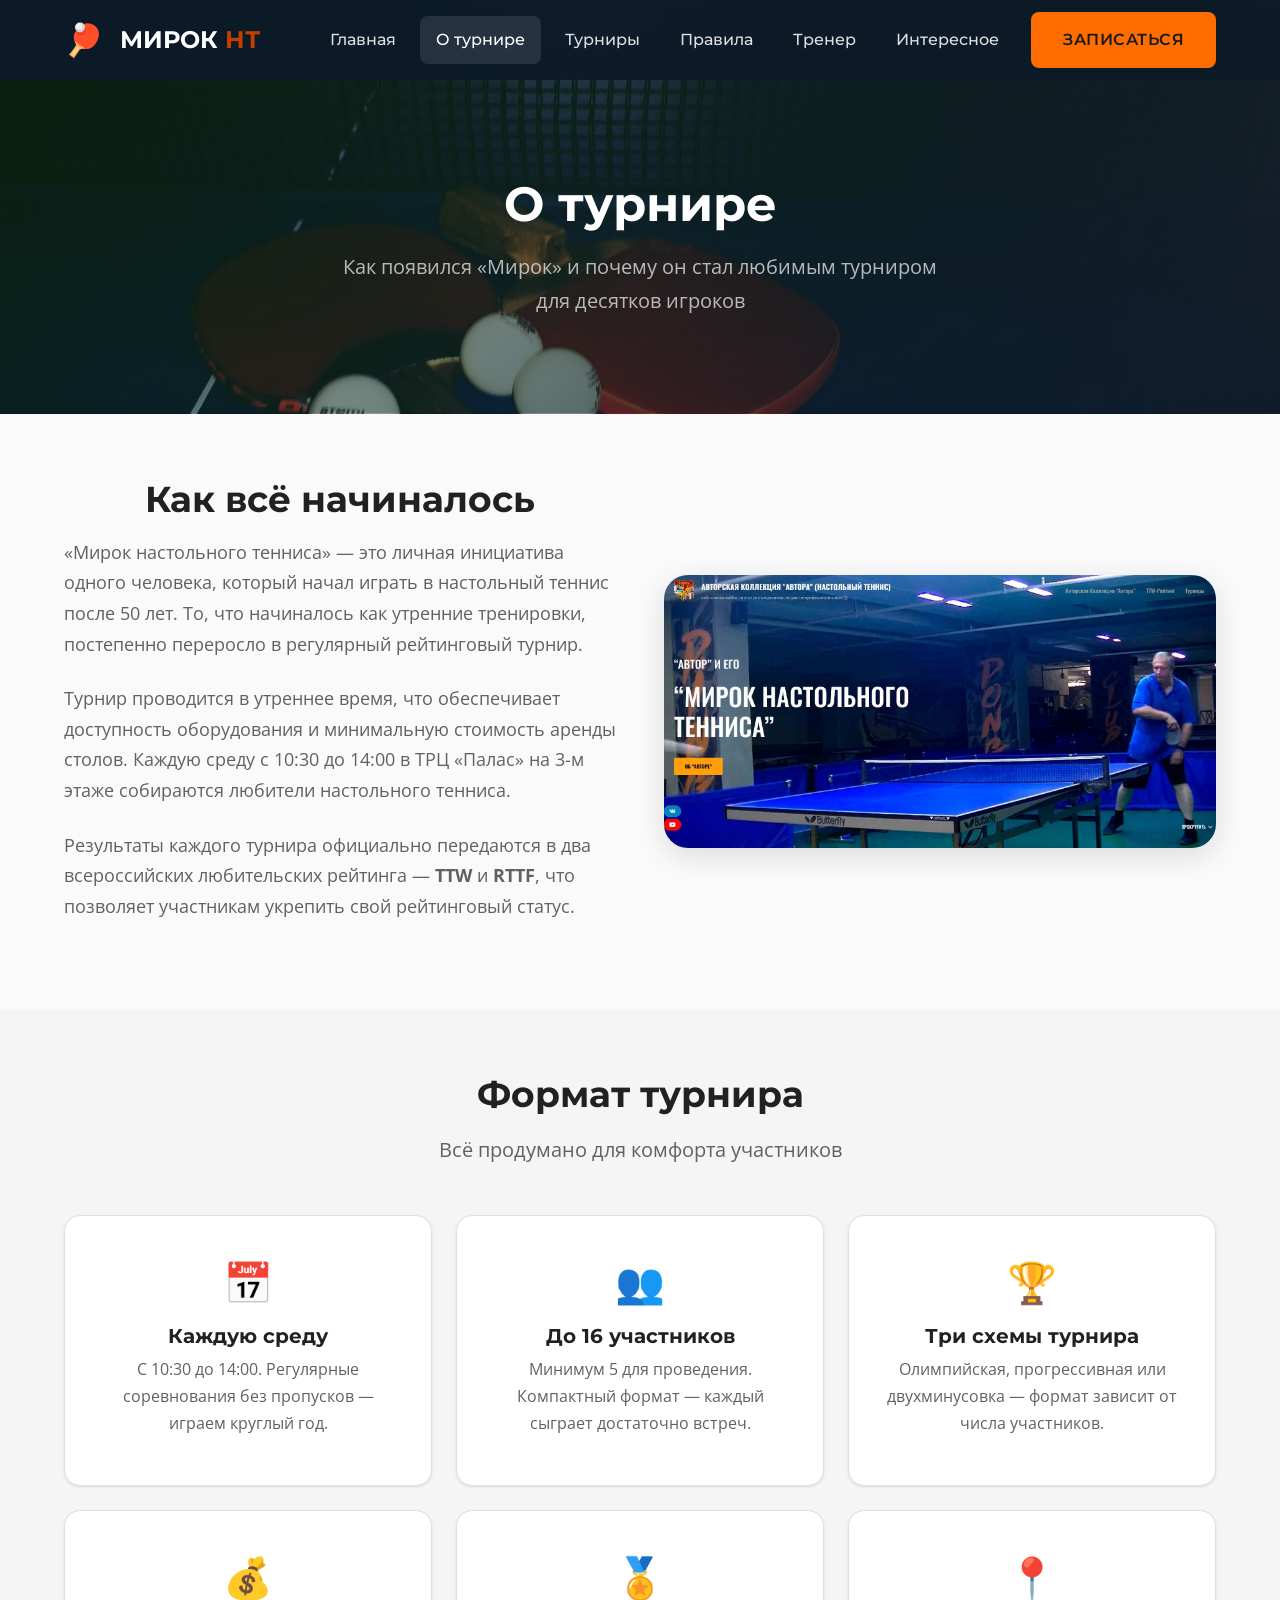
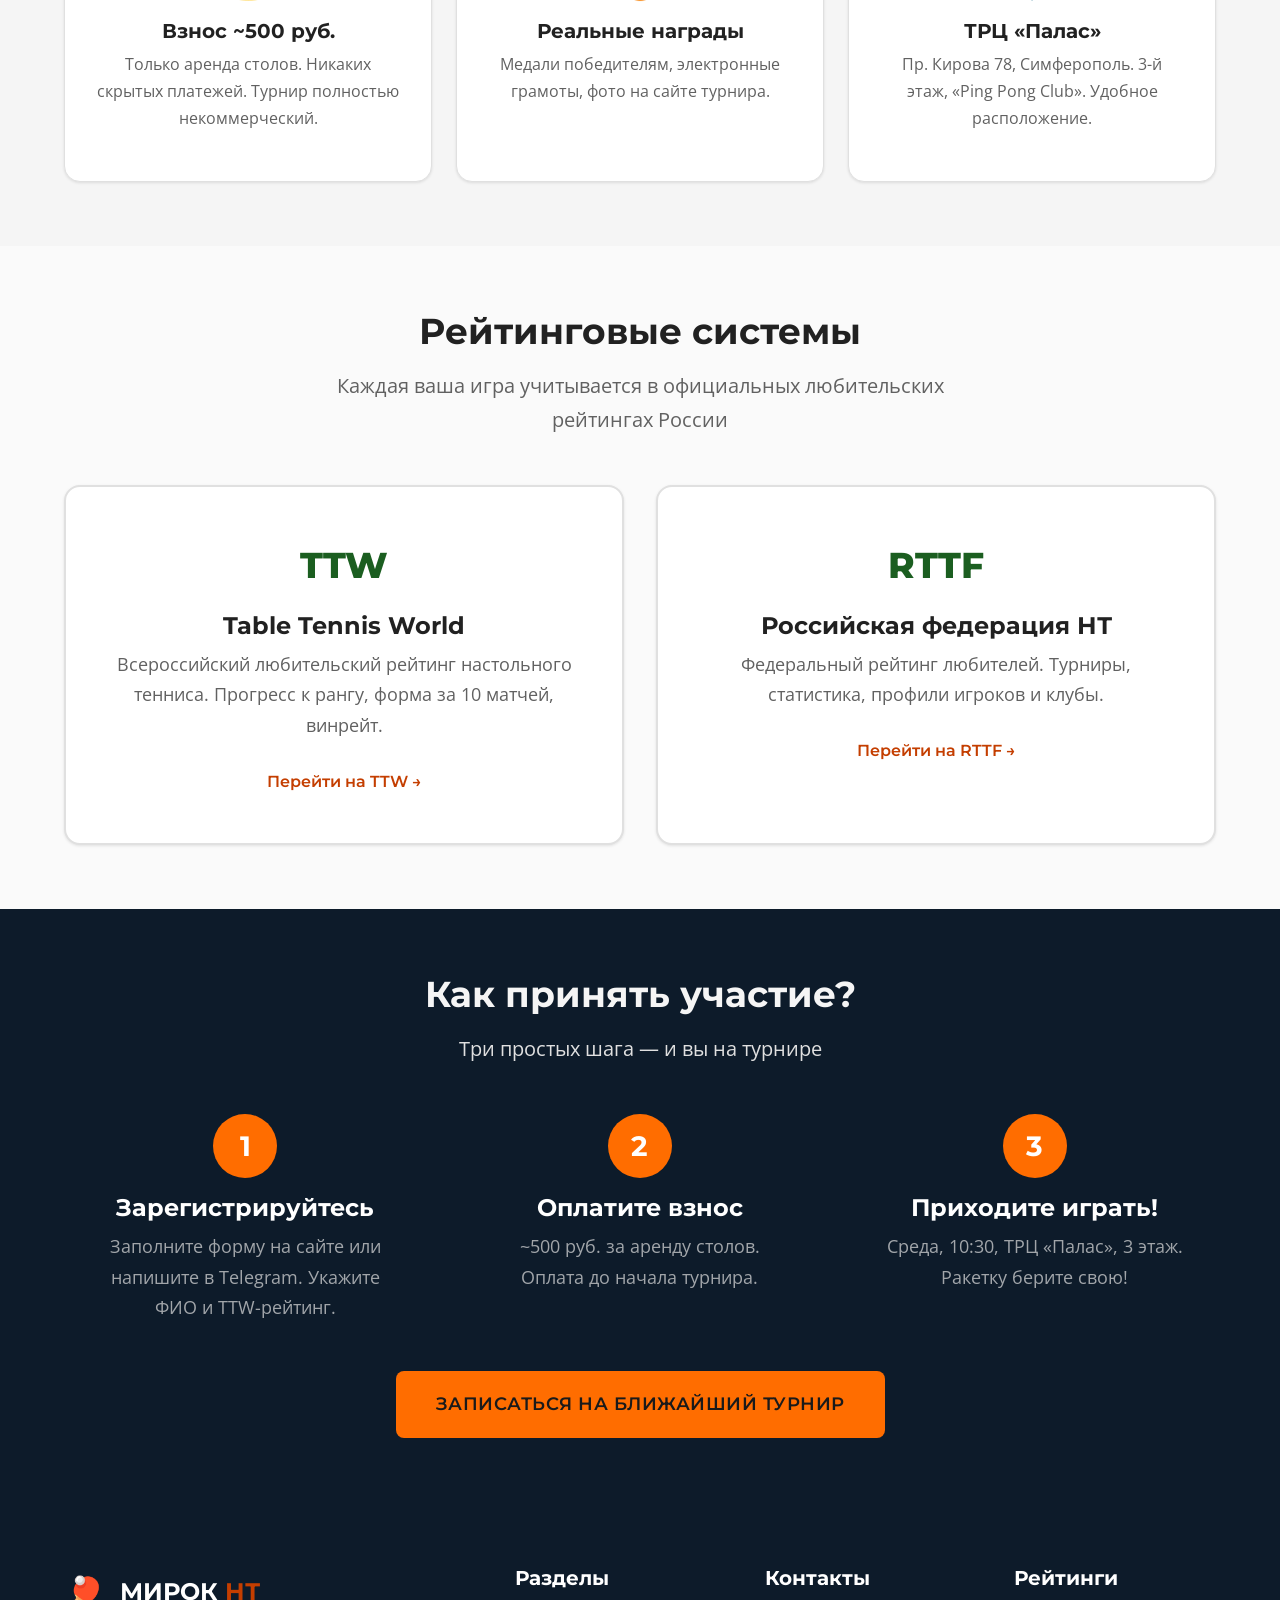
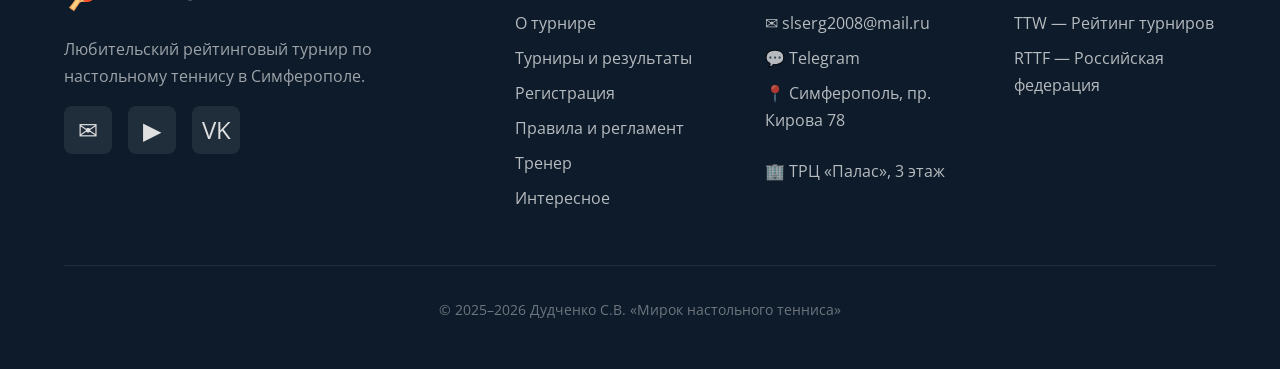
==== commit 125e3069: "feat: Lighthouse/a11y аудит — контраст WCAG AA, SEO, формa регистрации - Форма регистрации: Formsubm" ====
--- a/about.html
+++ b/about.html
@@ -8,6 +8,32 @@
             content="О турнире «Мирок настольного тенниса» — история, формат, условия участия, рейтинговые системы TTW и RTTF."
         />
         <title>О турнире — Мирок настольного тенниса</title>
+
+        <link
+            rel="canonical"
+            href="https://bigcyberboss.github.io/dudchenko/about.html"
+        />
+        <link rel="icon" href="favicon.svg" type="image/svg+xml" />
+        <meta property="og:type" content="website" />
+        <meta
+            property="og:url"
+            content="https://bigcyberboss.github.io/dudchenko/about.html"
+        />
+        <meta
+            property="og:title"
+            content="О турнире — Мирок настольного тенниса"
+        />
+        <meta
+            property="og:description"
+            content="О турнире «Мирок настольного тенниса» — история, формат, условия участия, рейтинговые системы TTW и RTTF."
+        />
+        <meta
+            property="og:image"
+            content="https://bigcyberboss.github.io/dudchenko/images/hero/page-hero-bg.jpg"
+        />
+        <meta property="og:locale" content="ru_RU" />
+        <meta property="og:site_name" content="Мирок настольного тенниса" />
+
         <link rel="preconnect" href="https://fonts.googleapis.com" />
         <link rel="preconnect" href="https://fonts.gstatic.com" crossorigin />
         <link
@@ -17,6 +43,7 @@
         <link rel="stylesheet" href="css/styles.css" />
     </head>
     <body>
+        <a href="#main" class="skip-link">Перейти к содержимому</a>
         <!-- HEADER -->
         <header class="header" id="header">
             <div class="container header__inner">
@@ -74,7 +101,7 @@
             </div>
         </header>
 
-        <div
+        <nav
             class="mobile-menu"
             id="mobileMenu"
             aria-label="Мобильная навигация"
@@ -90,10 +117,10 @@
             <a href="register.html" class="btn btn--primary btn--lg"
                 >Записаться на турнир</a
             >
-        </div>
+        </nav>
 
         <!-- PAGE HERO -->
-        <section class="page-hero">
+        <section class="page-hero" id="main">
             <div class="page-hero__overlay"></div>
             <div class="container page-hero__content">
                 <h1 class="page-hero__title">О турнире</h1>
@@ -138,6 +165,8 @@
                         <img
                             src="images/hero/about-tt.jpg"
                             alt="Мирок настольного тенниса — турнир в ТРЦ Палас"
+                            width="1775"
+                            height="876"
                             loading="lazy"
                         />
                     </div>
--- a/css/styles.css
+++ b/css/styles.css
@@ -10,6 +10,7 @@
     --color-primary-dark: #145220;
     --color-primary-light: #e8f5e9;
     --color-accent: #ff6d00;
+    --color-accent-dark: #c43e00; /* WCAG AA на светлом фоне (≥4.5:1) */
     --color-accent-hover: #e65100;
     --color-accent-light: #fff3e0;
 
@@ -96,6 +97,24 @@
     -moz-osx-font-smoothing: grayscale;
 }
 
+/* Skip to content (accessibility) */
+.skip-link {
+    position: absolute;
+    top: -100%;
+    left: var(--space-sm);
+    padding: var(--space-xs) var(--space-sm);
+    background: var(--color-primary);
+    color: #fff;
+    border-radius: var(--radius-sm);
+    z-index: 10000;
+    font-weight: 600;
+    text-decoration: none;
+}
+
+.skip-link:focus {
+    top: var(--space-sm);
+}
+
 img {
     max-width: 100%;
     height: auto;
@@ -109,7 +128,7 @@
 }
 
 a:hover {
-    color: var(--color-accent);
+    color: var(--color-accent-dark);
 }
 
 a:focus-visible {
@@ -338,7 +357,7 @@
 
 .btn--primary {
     background-color: var(--color-accent);
-    color: #fff;
+    color: #1a1a1a;
 }
 
 .btn--primary:hover {
@@ -350,7 +369,7 @@
 
 .btn--outline {
     border: 2px solid var(--color-accent);
-    color: var(--color-accent);
+    color: var(--color-accent-dark);
     background: transparent;
 }
 
@@ -418,7 +437,7 @@
 }
 
 .header__logo:hover {
-    color: var(--color-accent);
+    color: var(--color-accent-dark);
 }
 
 .header__logo-icon {
@@ -426,7 +445,7 @@
 }
 
 .header__logo-text span {
-    color: var(--color-accent);
+    color: var(--color-accent-dark);
 }
 
 /* Навигация */
@@ -807,7 +826,7 @@
     font-family: var(--font-heading);
     font-size: var(--text-xs);
     font-weight: 600;
-    color: var(--color-accent);
+    color: var(--color-accent-dark);
     text-transform: uppercase;
     letter-spacing: 1px;
     margin-bottom: var(--space-xs);
@@ -835,7 +854,7 @@
 }
 
 .tournament-card__link:hover {
-    color: var(--color-accent);
+    color: var(--color-accent-dark);
 }
 
 /* ============================================
@@ -863,7 +882,7 @@
     display: inline-block;
     padding: 0.375rem 1rem;
     background: var(--color-accent-light);
-    color: var(--color-accent);
+    color: var(--color-accent-dark);
     font-family: var(--font-heading);
     font-size: var(--text-xs);
     font-weight: 600;
@@ -1141,7 +1160,7 @@
 .rating-card__link {
     font-family: var(--font-heading);
     font-weight: 600;
-    color: var(--color-accent);
+    color: var(--color-accent-dark);
     font-size: var(--text-sm);
 }
 
@@ -1285,7 +1304,7 @@
     font-family: var(--font-heading);
     font-size: var(--text-xs);
     font-weight: 600;
-    color: var(--color-accent);
+    color: var(--color-accent-dark);
     text-transform: uppercase;
     letter-spacing: 1px;
     margin-bottom: var(--space-xs);
@@ -1316,7 +1335,7 @@
 }
 
 .archive-card__link:hover {
-    color: var(--color-accent);
+    color: var(--color-accent-dark);
 }
 
 /* ============================================
@@ -1792,7 +1811,7 @@
     font-family: var(--font-heading);
     font-size: var(--text-xs);
     font-weight: 600;
-    color: var(--color-accent);
+    color: var(--color-accent-dark);
     text-transform: uppercase;
     letter-spacing: 1px;
     margin-bottom: var(--space-xs);
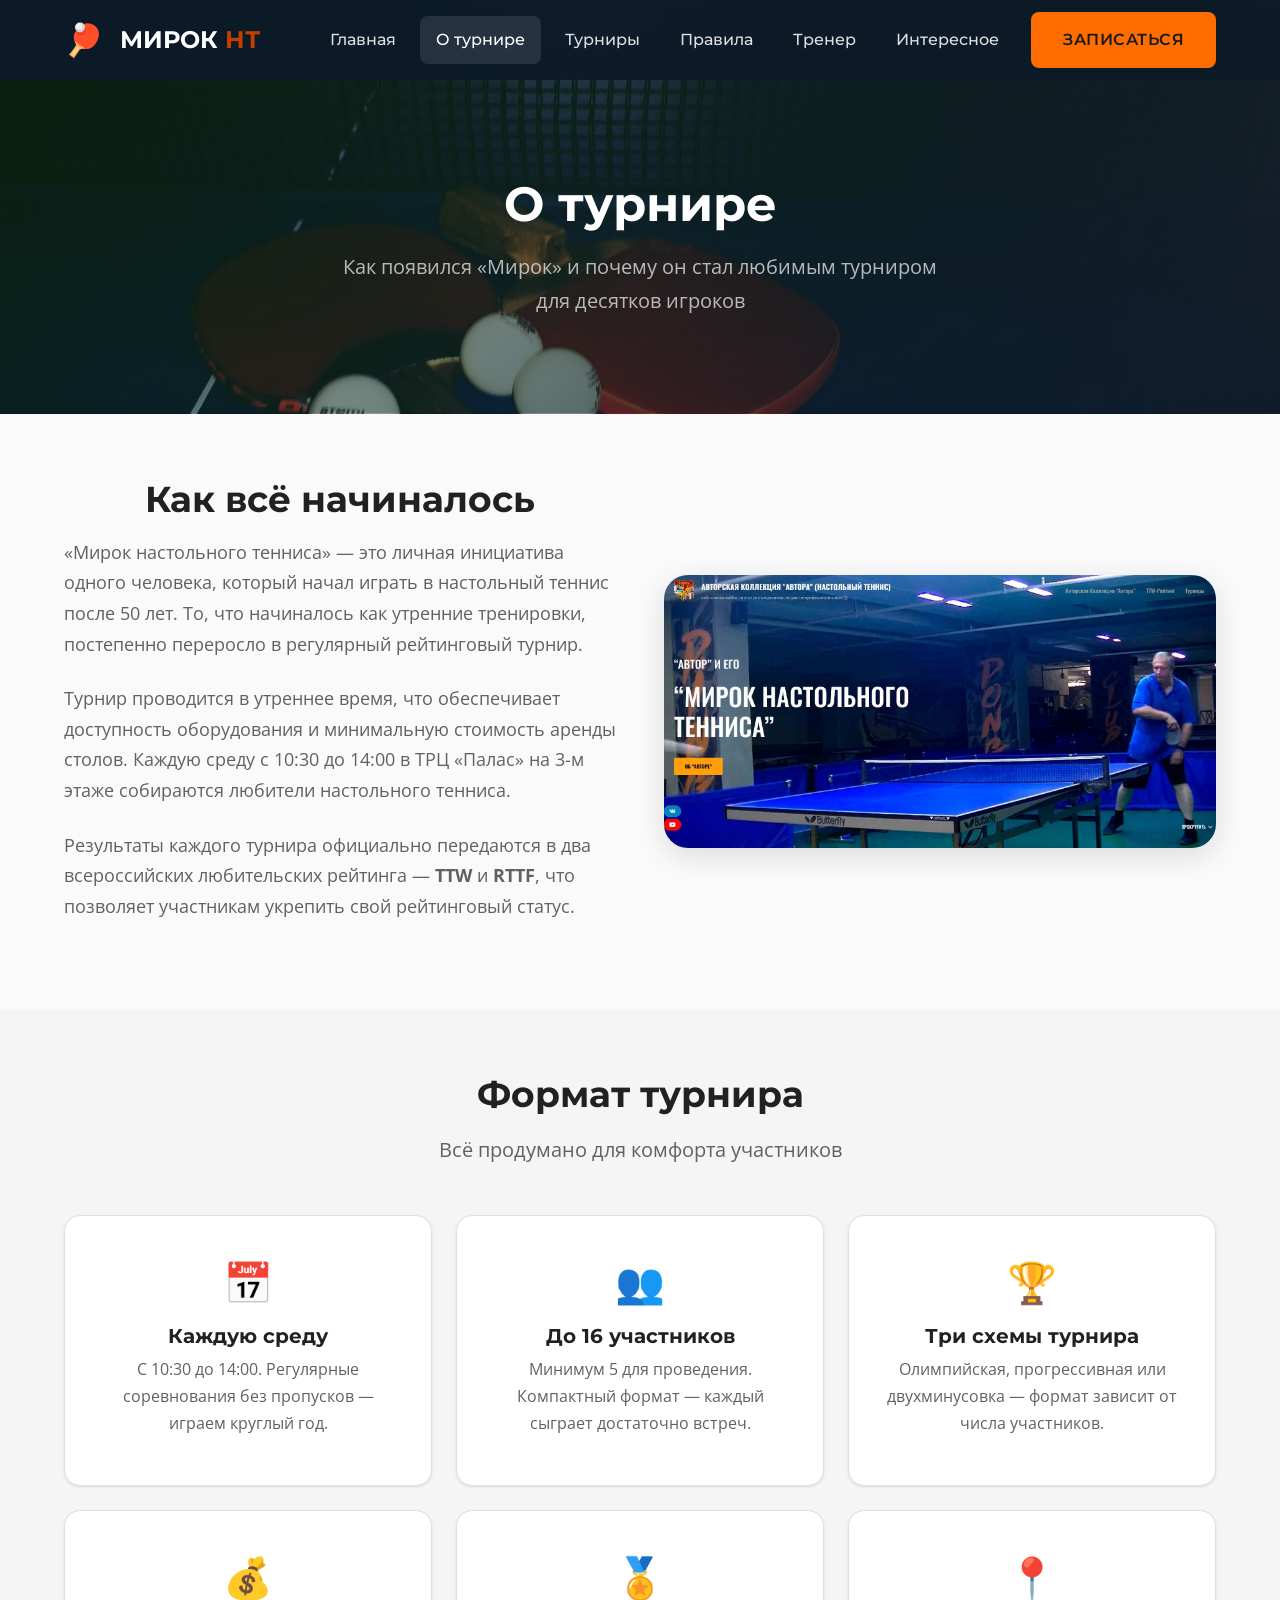
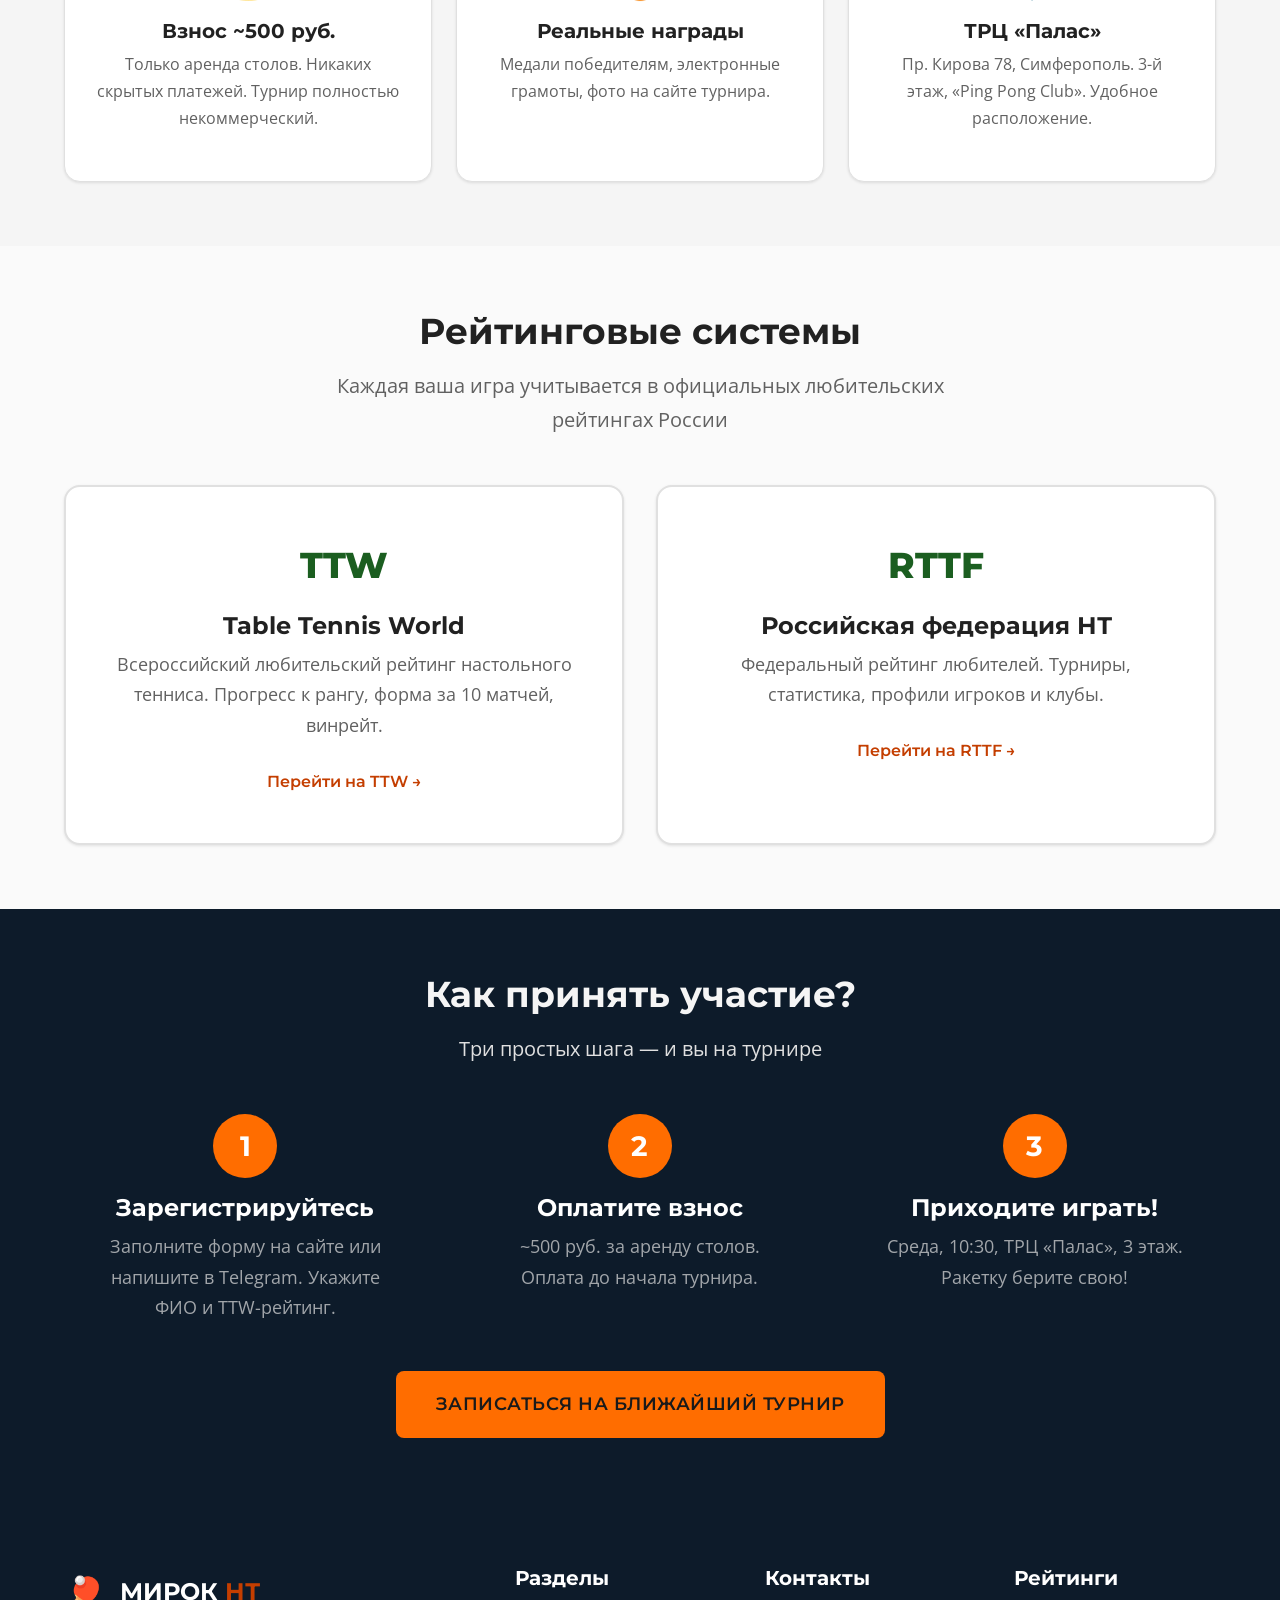
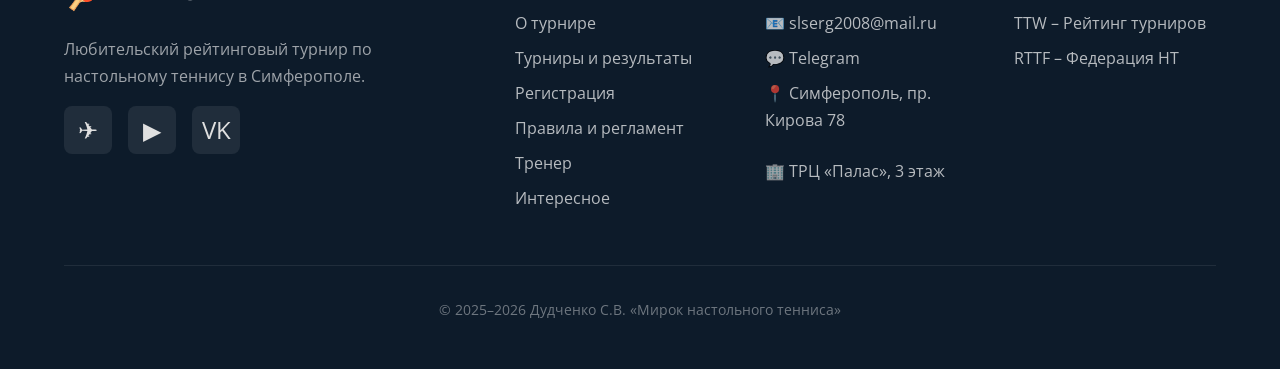
==== commit b7a33fa4: "fix: UI правки по обзору — фото, модалка, футер, карточки Главная страница: - Фото Сергея вместо pla" ====
--- a/about.html
+++ b/about.html
@@ -347,7 +347,7 @@
                                 aria-label="Telegram"
                                 target="_blank"
                                 rel="noopener"
-                                >&#9993;</a
+                                >&#9992;</a
                             >
                             <a
                                 href="https://www.youtube.com/channel/UCORoGaBUjJBkOFyATqjixNA"
@@ -385,7 +385,7 @@
                     <div>
                         <h4 class="footer__title">Контакты</h4>
                         <a href="mailto:slserg2008@mail.ru" class="footer__link"
-                            >&#9993; slserg2008@mail.ru</a
+                            >&#128231; slserg2008@mail.ru</a
                         >
                         <a
                             href="https://t.me/dudc_sergej"
@@ -408,14 +408,14 @@
                             class="footer__link"
                             target="_blank"
                             rel="noopener"
-                            >TTW — Рейтинг турниров</a
+                            >TTW – Рейтинг турниров</a
                         >
                         <a
                             href="https://rttf.ru/tournaments/?halls[]=726"
                             class="footer__link"
                             target="_blank"
                             rel="noopener"
-                            >RTTF — Российская федерация</a
+                            >RTTF – Федерация НТ</a
                         >
                     </div>
                 </div>
--- a/css/styles.css
+++ b/css/styles.css
@@ -95,6 +95,9 @@
     background-color: var(--color-bg);
     -webkit-font-smoothing: antialiased;
     -moz-osx-font-smoothing: grayscale;
+    overflow-x: hidden;
+    overflow-wrap: break-word;
+    word-wrap: break-word;
 }
 
 /* Skip to content (accessibility) */
@@ -290,7 +293,7 @@
 
 .section__title {
     font-family: var(--font-heading);
-    font-size: var(--text-3xl);
+    font-size: clamp(1.75rem, 4vw, 2.25rem);
     font-weight: 700;
     text-align: center;
     margin-bottom: var(--space-sm);
@@ -321,13 +324,13 @@
 }
 
 h1 {
-    font-size: var(--text-4xl);
+    font-size: clamp(2rem, 5vw, 3rem);
 }
 h2 {
-    font-size: var(--text-3xl);
+    font-size: clamp(1.75rem, 4vw, 2.25rem);
 }
 h3 {
-    font-size: var(--text-2xl);
+    font-size: clamp(1.5rem, 3vw, 1.75rem);
 }
 h4 {
     font-size: var(--text-xl);
@@ -561,6 +564,7 @@
 .hero {
     position: relative;
     min-height: 100vh;
+    min-height: 100svh;
     display: flex;
     align-items: center;
     justify-content: center;
@@ -716,6 +720,7 @@
 /* Обратный отсчёт */
 .countdown {
     display: flex;
+    flex-wrap: wrap;
     gap: var(--space-sm);
     justify-content: center;
 }
@@ -766,8 +771,6 @@
 }
 
 .feature-card:hover {
-    transform: translateY(-4px);
-    box-shadow: var(--shadow-hover);
     border-color: var(--color-accent);
 }
 
@@ -806,8 +809,7 @@
 }
 
 .tournament-card:hover {
-    transform: translateY(-4px);
-    box-shadow: var(--shadow-hover);
+    box-shadow: var(--shadow-md);
 }
 
 .tournament-card__image {
@@ -1133,8 +1135,6 @@
 }
 
 .rating-card:hover {
-    transform: translateY(-4px);
-    box-shadow: var(--shadow-hover);
     border-color: var(--color-accent);
     color: var(--color-text);
 }
@@ -1262,8 +1262,7 @@
 }
 
 .archive-card:hover {
-    transform: translateY(-3px);
-    box-shadow: var(--shadow-hover);
+    box-shadow: var(--shadow-md);
 }
 
 .archive-card--hidden {
@@ -1631,7 +1630,8 @@
 
 .certificate-card img {
     width: 100%;
-    height: auto;
+    height: 280px;
+    object-fit: cover;
     display: block;
 }
 
@@ -1740,11 +1740,19 @@
     box-shadow: var(--shadow-sm);
     border: 1px solid var(--color-border);
     transition: all var(--transition);
+    display: flex;
+    flex-direction: column;
+}
+
+.fun-card__body {
+    flex: 1;
+    display: flex;
+    flex-direction: column;
+    justify-content: flex-start;
 }
 
 .fun-card:hover {
-    box-shadow: var(--shadow-hover);
-    transform: translateY(-3px);
+    box-shadow: var(--shadow-md);
 }
 
 .fun-card__header {
@@ -1923,6 +1931,92 @@
 }
 
 /* ============================================
+   МОДАЛЬНОЕ ОКНО
+   ============================================ */
+.modal {
+    display: none;
+    position: fixed;
+    inset: 0;
+    z-index: 3000;
+    align-items: center;
+    justify-content: center;
+    padding: var(--space-md);
+}
+
+.modal--open {
+    display: flex;
+}
+
+.modal__overlay {
+    position: absolute;
+    inset: 0;
+    background: rgba(0, 0, 0, 0.6);
+    backdrop-filter: blur(4px);
+    -webkit-backdrop-filter: blur(4px);
+}
+
+.modal__content {
+    position: relative;
+    background: var(--color-bg-card);
+    border-radius: var(--radius-lg);
+    padding: var(--space-xl);
+    max-width: 480px;
+    width: 100%;
+    max-height: 90vh;
+    overflow-y: auto;
+    box-shadow: var(--shadow-lg);
+    animation: modalIn 0.3s ease;
+}
+
+@keyframes modalIn {
+    from {
+        opacity: 0;
+        transform: translateY(20px) scale(0.97);
+    }
+    to {
+        opacity: 1;
+        transform: translateY(0) scale(1);
+    }
+}
+
+.modal__close {
+    position: absolute;
+    top: var(--space-sm);
+    right: var(--space-sm);
+    width: 40px;
+    height: 40px;
+    display: flex;
+    align-items: center;
+    justify-content: center;
+    border-radius: var(--radius-full);
+    font-size: var(--text-xl);
+    color: var(--color-text-secondary);
+    transition: all var(--transition-fast);
+}
+
+.modal__close:hover {
+    background: var(--color-bg-section);
+    color: var(--color-text);
+}
+
+.modal__title {
+    font-family: var(--font-heading);
+    font-size: var(--text-2xl);
+    font-weight: 700;
+    margin-bottom: var(--space-xs);
+}
+
+.modal__subtitle {
+    color: var(--color-text-secondary);
+    margin-bottom: var(--space-lg);
+}
+
+.modal__success {
+    text-align: center;
+    padding: var(--space-lg) 0;
+}
+
+/* ============================================
    АДАПТИВНОСТЬ
    ============================================ */
 
@@ -1999,7 +2093,7 @@
 /* Десктоп (1024px+) */
 @media (min-width: 1024px) {
     .burger {
-        display: none !important;
+        display: none;
     }
 
     .features {
@@ -2040,6 +2134,42 @@
 
     .certificates-grid {
         grid-template-columns: repeat(4, 1fr);
+    }
+}
+
+/* Большие ноутбуки (1440px+) */
+@media (min-width: 1440px) {
+    :root {
+        --max-width: 1320px;
+    }
+}
+
+/* Full HD мониторы (1920px+) */
+@media (min-width: 1920px) {
+    :root {
+        --max-width: 1440px;
+    }
+
+    .hero__content {
+        max-width: 960px;
+    }
+}
+
+/* QHD / 2K мониторы (2560px+) */
+@media (min-width: 2560px) {
+    :root {
+        --max-width: 1600px;
+    }
+}
+
+/* Планшет-десктоп (до 1024px) — бургер вместо навигации */
+@media (max-width: 1023px) {
+    .nav {
+        display: none;
+    }
+
+    .burger {
+        display: flex;
     }
 }
 
@@ -2049,14 +2179,6 @@
         --header-height: 64px;
     }
 
-    .nav {
-        display: none;
-    }
-
-    .burger {
-        display: flex;
-    }
-
     .hero__content {
         padding-top: calc(var(--header-height) + var(--space-lg));
     }
@@ -2071,7 +2193,7 @@
 
     .countdown__item {
         padding: var(--space-xs) var(--space-sm);
-        min-width: 60px;
+        min-width: 50px;
     }
 
     .countdown__number {
@@ -2080,10 +2202,6 @@
 
     .coach-preview__highlights {
         grid-template-columns: 1fr;
-    }
-
-    .section__title {
-        font-size: var(--text-2xl);
     }
 }
 
@@ -2100,3 +2218,31 @@
     opacity: 1;
     transform: translateY(0);
 }
+
+/* Доступность: отключение анимаций */
+@media (prefers-reduced-motion: reduce) {
+    *,
+    *::before,
+    *::after {
+        animation-duration: 0.01ms !important;
+        animation-iteration-count: 1 !important;
+        transition-duration: 0.01ms !important;
+    }
+
+    .animate-on-scroll {
+        opacity: 1;
+        transform: none;
+    }
+}
+
+/* Hover-эффекты только на устройствах с мышью */
+@media (hover: hover) and (pointer: fine) {
+    .feature-card:hover,
+    .tournament-card:hover,
+    .rating-card:hover,
+    .archive-card:hover,
+    .fun-card:hover {
+        transform: translateY(-4px);
+        box-shadow: var(--shadow-hover);
+    }
+}
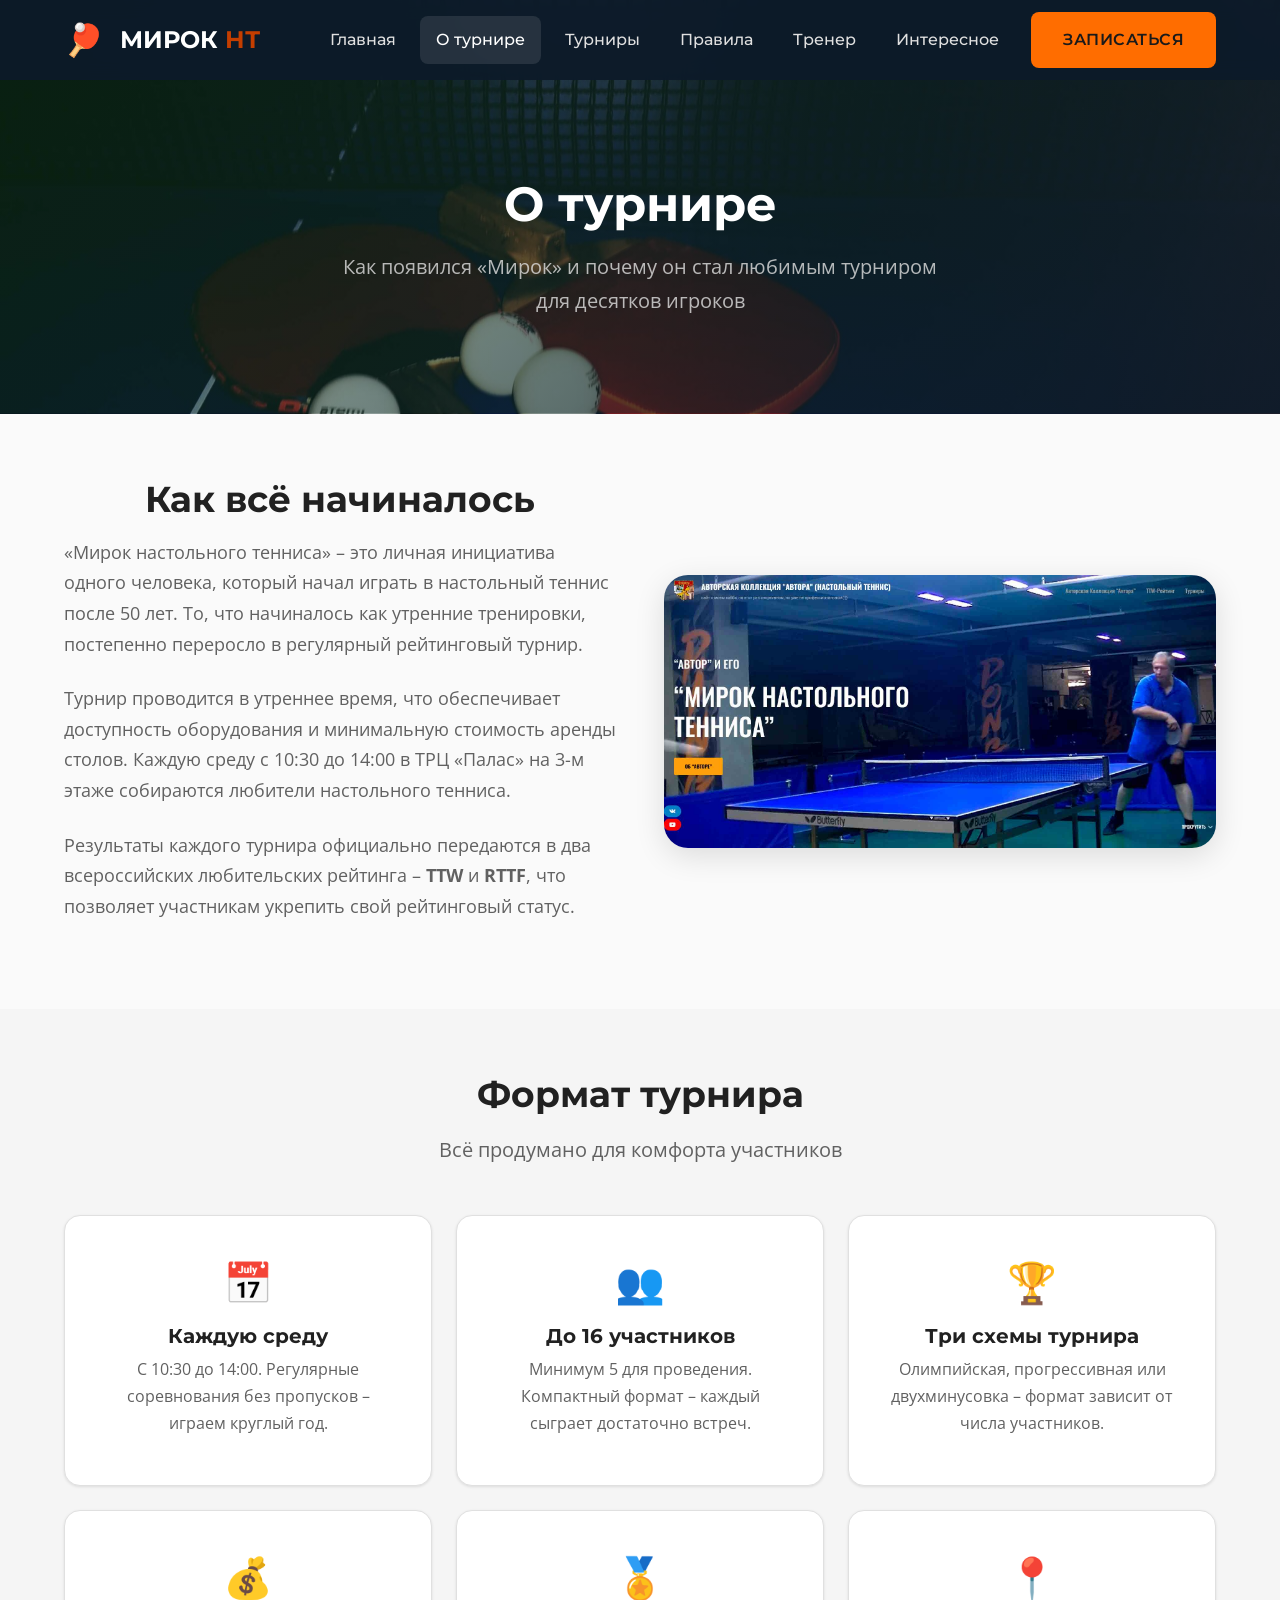
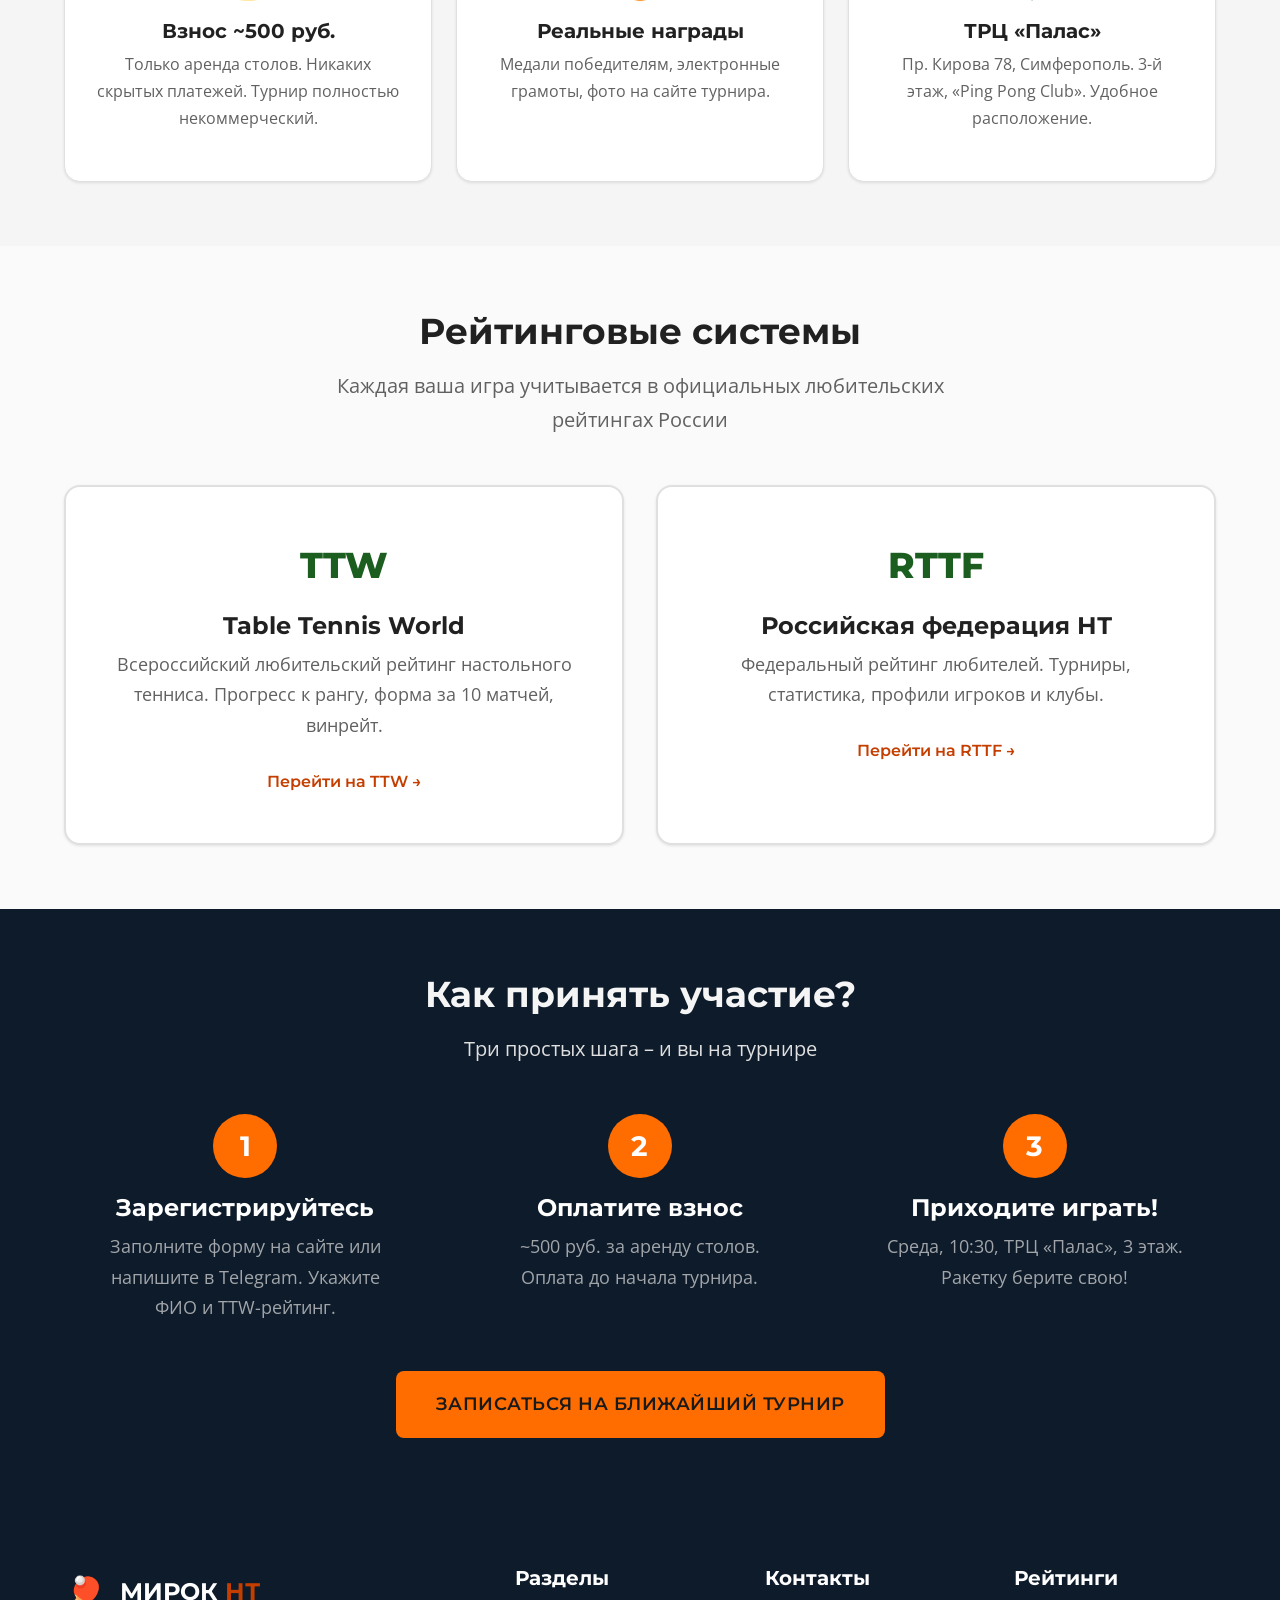
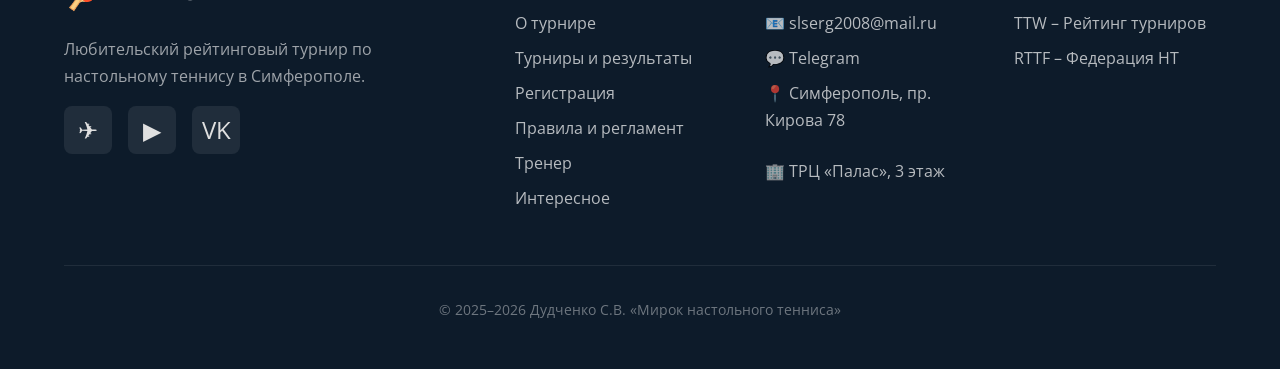
==== commit cddc1ff0: "fix: заменить все длинные тире (—) на короткие (–) по всему сайту" ====
--- a/about.html
+++ b/about.html
@@ -5,9 +5,9 @@
         <meta name="viewport" content="width=device-width, initial-scale=1.0" />
         <meta
             name="description"
-            content="О турнире «Мирок настольного тенниса» — история, формат, условия участия, рейтинговые системы TTW и RTTF."
-        />
-        <title>О турнире — Мирок настольного тенниса</title>
+            content="О турнире «Мирок настольного тенниса» – история, формат, условия участия, рейтинговые системы TTW и RTTF."
+        />
+        <title>О турнире – Мирок настольного тенниса</title>
 
         <link
             rel="canonical"
@@ -21,11 +21,11 @@
         />
         <meta
             property="og:title"
-            content="О турнире — Мирок настольного тенниса"
+            content="О турнире – Мирок настольного тенниса"
         />
         <meta
             property="og:description"
-            content="О турнире «Мирок настольного тенниса» — история, формат, условия участия, рейтинговые системы TTW и RTTF."
+            content="О турнире «Мирок настольного тенниса» – история, формат, условия участия, рейтинговые системы TTW и RTTF."
         />
         <meta
             property="og:image"
@@ -140,7 +140,7 @@
                             Как всё начиналось
                         </h2>
                         <p>
-                            «Мирок настольного тенниса» — это личная инициатива
+                            «Мирок настольного тенниса» – это личная инициатива
                             одного человека, который начал играть в настольный
                             теннис после 50 лет. То, что начиналось как утренние
                             тренировки, постепенно переросло в регулярный
@@ -155,7 +155,7 @@
                         </p>
                         <p>
                             Результаты каждого турнира официально передаются в
-                            два всероссийских любительских рейтинга —
+                            два всероссийских любительских рейтинга –
                             <strong>TTW</strong> и <strong>RTTF</strong>, что
                             позволяет участникам укрепить свой рейтинговый
                             статус.
@@ -164,7 +164,7 @@
                     <div class="about-story__image animate-on-scroll">
                         <img
                             src="images/hero/about-tt.jpg"
-                            alt="Мирок настольного тенниса — турнир в ТРЦ Палас"
+                            alt="Мирок настольного тенниса – турнир в ТРЦ Палас"
                             width="1775"
                             height="876"
                             loading="lazy"
@@ -188,14 +188,14 @@
                         <h3 class="info-card__title">Каждую среду</h3>
                         <p class="info-card__text">
                             С 10:30 до 14:00. Регулярные соревнования без
-                            пропусков — играем круглый год.
+                            пропусков – играем круглый год.
                         </p>
                     </div>
                     <div class="info-card animate-on-scroll">
                         <div class="info-card__icon">&#128101;</div>
                         <h3 class="info-card__title">До 16 участников</h3>
                         <p class="info-card__text">
-                            Минимум 5 для проведения. Компактный формат — каждый
+                            Минимум 5 для проведения. Компактный формат – каждый
                             сыграет достаточно встреч.
                         </p>
                     </div>
@@ -203,7 +203,7 @@
                         <div class="info-card__icon">&#127942;</div>
                         <h3 class="info-card__title">Три схемы турнира</h3>
                         <p class="info-card__text">
-                            Олимпийская, прогрессивная или двухминусовка —
+                            Олимпийская, прогрессивная или двухминусовка –
                             формат зависит от числа участников.
                         </p>
                     </div>
@@ -289,7 +289,7 @@
             <div class="container text-center">
                 <h2 class="section__title">Как принять участие?</h2>
                 <p class="section__subtitle">
-                    Три простых шага — и вы на турнире
+                    Три простых шага – и вы на турнире
                 </p>
 
                 <div class="steps">
--- a/css/styles.css
+++ b/css/styles.css
@@ -586,6 +586,18 @@
     object-position: center center;
 }
 
+.hero__poster {
+    position: absolute;
+    inset: 0;
+    z-index: 2;
+    transition: opacity 0.8s ease;
+}
+
+.hero__poster--hidden {
+    opacity: 0;
+    pointer-events: none;
+}
+
 .hero__overlay {
     position: absolute;
     inset: 0;
@@ -876,8 +888,14 @@
     border-radius: var(--radius-lg);
     box-shadow: var(--shadow-lg);
     aspect-ratio: 3/4;
+    overflow: hidden;
+    background: var(--color-bg-section);
+}
+
+.coach-preview__image img {
+    width: 100%;
+    height: 100%;
     object-fit: cover;
-    background: var(--color-bg-section);
 }
 
 .coach-preview__badge {
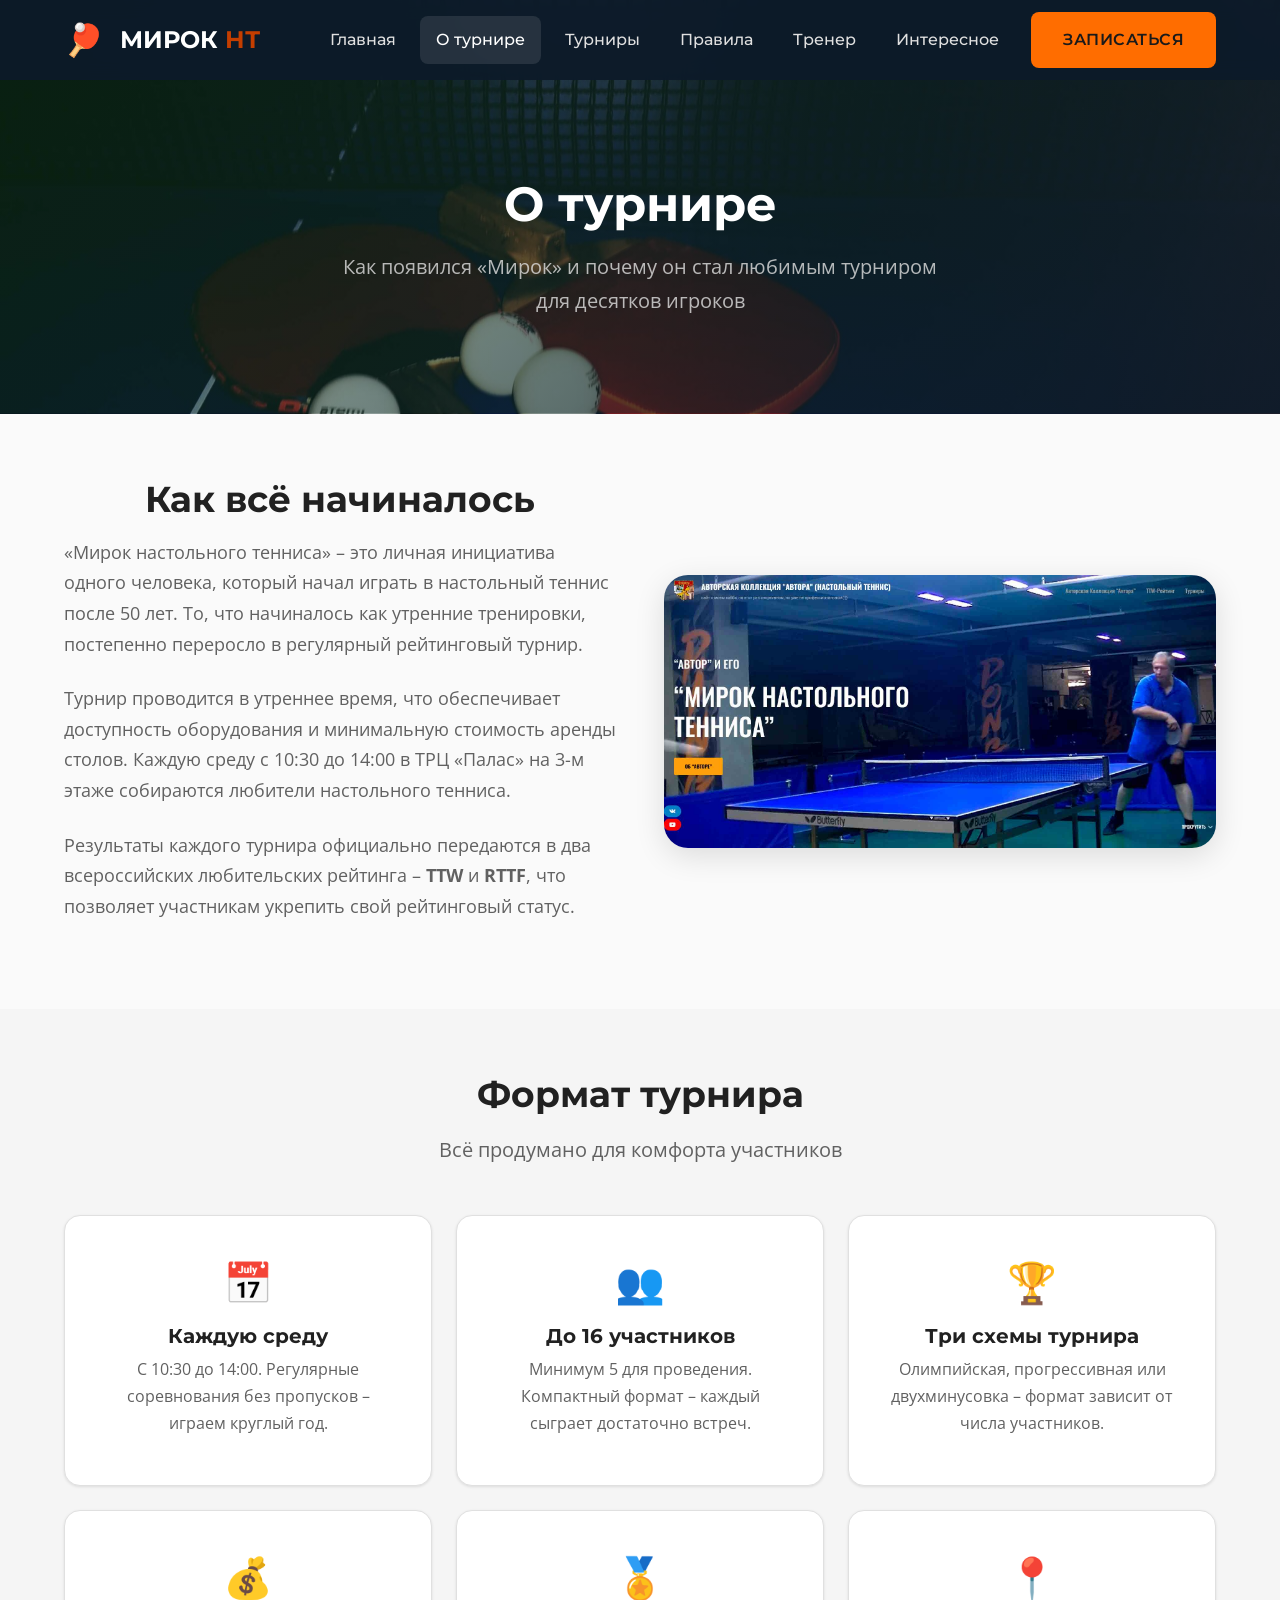
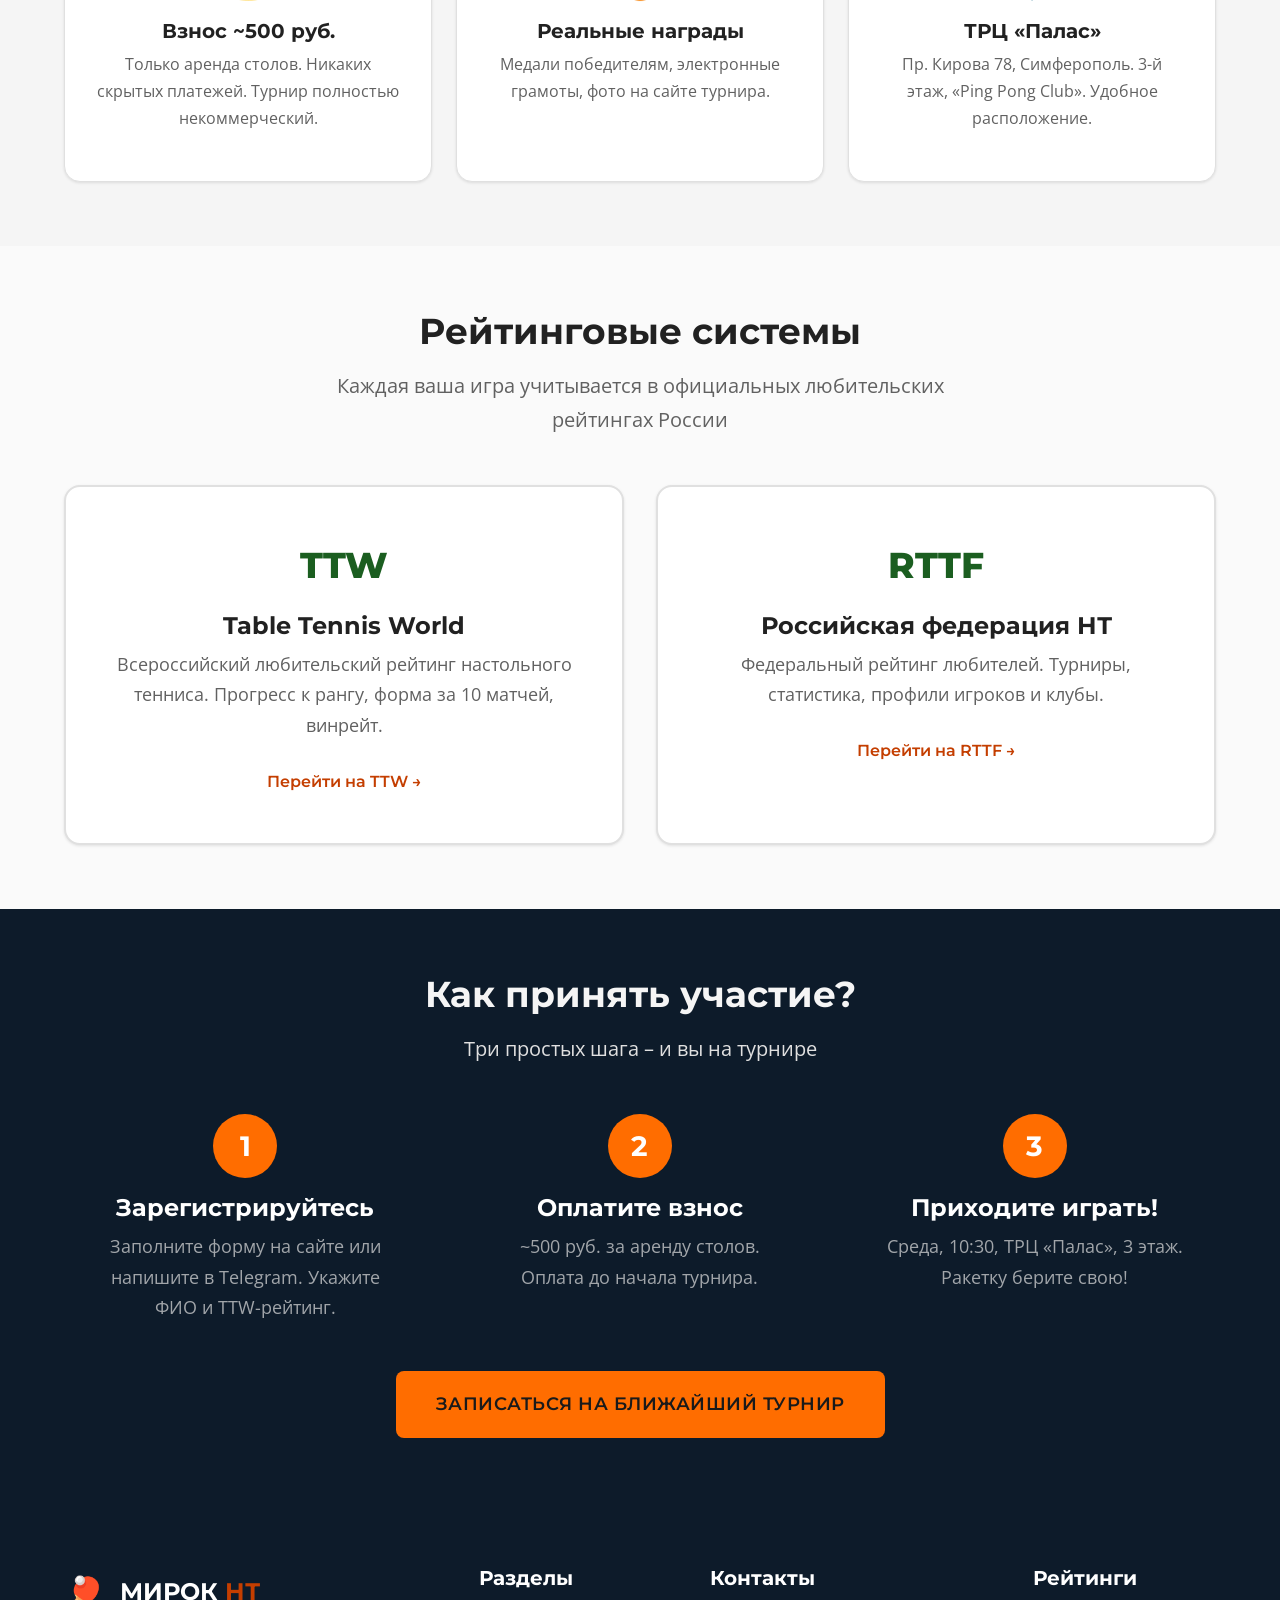
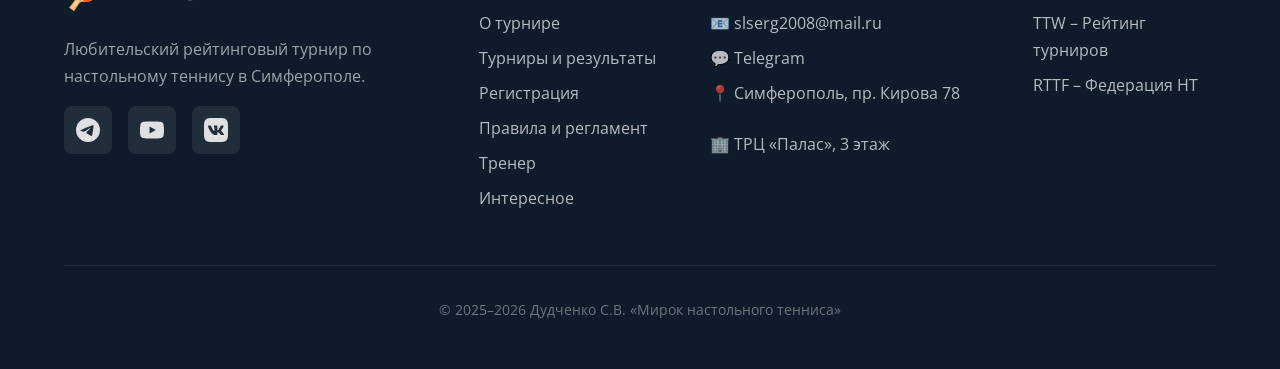
==== commit ace88214: "feat: SVG-иконки соцсетей (Telegram, YouTube, VK) вместо Unicode-символов" ====
--- a/about.html
+++ b/about.html
@@ -347,24 +347,54 @@
                                 aria-label="Telegram"
                                 target="_blank"
                                 rel="noopener"
-                                >&#9992;</a
-                            >
+                            >
+                                <svg
+                                    width="24"
+                                    height="24"
+                                    viewBox="0 0 24 24"
+                                    fill="currentColor"
+                                >
+                                    <path
+                                        d="M11.944 0A12 12 0 0 0 0 12a12 12 0 0 0 12 12 12 12 0 0 0 12-12A12 12 0 0 0 12 0a12 12 0 0 0-.056 0zm4.962 7.224c.1-.002.321.023.465.14a.506.506 0 0 1 .171.325c.016.093.036.306.02.472-.18 1.898-.962 6.502-1.36 8.627-.168.9-.499 1.201-.82 1.23-.696.065-1.225-.46-1.9-.902-1.056-.693-1.653-1.124-2.678-1.8-1.185-.78-.417-1.21.258-1.91.177-.184 3.247-2.977 3.307-3.23.007-.032.014-.15-.056-.212s-.174-.041-.249-.024c-.106.024-1.793 1.14-5.061 3.345-.48.33-.913.49-1.302.48-.428-.008-1.252-.241-1.865-.44-.752-.245-1.349-.374-1.297-.789.027-.216.325-.437.893-.663 3.498-1.524 5.83-2.529 6.998-3.014 3.332-1.386 4.025-1.627 4.476-1.635z"
+                                    />
+                                </svg>
+                            </a>
                             <a
                                 href="https://www.youtube.com/channel/UCORoGaBUjJBkOFyATqjixNA"
                                 class="footer__social"
                                 aria-label="YouTube"
                                 target="_blank"
                                 rel="noopener"
-                                >&#9654;</a
-                            >
+                            >
+                                <svg
+                                    width="24"
+                                    height="24"
+                                    viewBox="0 0 24 24"
+                                    fill="currentColor"
+                                >
+                                    <path
+                                        d="M23.498 6.186a3.016 3.016 0 0 0-2.122-2.136C19.505 3.545 12 3.545 12 3.545s-7.505 0-9.377.505A3.017 3.017 0 0 0 .502 6.186C0 8.07 0 12 0 12s0 3.93.502 5.814a3.016 3.016 0 0 0 2.122 2.136c1.871.505 9.376.505 9.376.505s7.505 0 9.377-.505a3.015 3.015 0 0 0 2.122-2.136C24 15.93 24 12 24 12s0-3.93-.502-5.814zM9.545 15.568V8.432L15.818 12l-6.273 3.568z"
+                                    />
+                                </svg>
+                            </a>
                             <a
                                 href="https://vk.com/sergei_dudchenko"
                                 class="footer__social"
                                 aria-label="ВКонтакте"
                                 target="_blank"
                                 rel="noopener"
-                                >VK</a
-                            >
+                            >
+                                <svg
+                                    width="24"
+                                    height="24"
+                                    viewBox="0 0 24 24"
+                                    fill="currentColor"
+                                >
+                                    <path
+                                        d="M15.684 0H8.316C1.592 0 0 1.592 0 8.316v7.368C0 22.408 1.592 24 8.316 24h7.368C22.408 24 24 22.408 24 15.684V8.316C24 1.592 22.391 0 15.684 0zm3.692 17.123h-1.744c-.66 0-.862-.525-2.049-1.714-1.033-1.01-1.49-1.135-1.744-1.135-.356 0-.458.102-.458.593v1.575c0 .424-.135.678-1.253.678-1.846 0-3.896-1.12-5.339-3.202-2.17-3.048-2.763-5.339-2.763-5.805 0-.254.102-.491.593-.491h1.744c.44 0 .61.203.78.678.864 2.49 2.303 4.675 2.896 4.675.22 0 .322-.102.322-.66V9.721c-.068-1.186-.695-1.287-.695-1.71 0-.203.17-.407.44-.407h2.744c.373 0 .508.203.508.643v3.473c0 .372.17.508.271.508.22 0 .407-.136.813-.542 1.254-1.406 2.151-3.574 2.151-3.574.119-.254.322-.491.763-.491h1.744c.525 0 .644.27.525.643-.22 1.017-2.354 4.031-2.354 4.031-.186.305-.254.44 0 .78.186.254.796.779 1.203 1.253.745.847 1.32 1.558 1.473 2.049.17.49-.085.744-.576.744z"
+                                    />
+                                </svg>
+                            </a>
                         </div>
                     </div>
                     <div>
--- a/css/styles.css
+++ b/css/styles.css
@@ -827,8 +827,14 @@
 .tournament-card__image {
     width: 100%;
     height: 200px;
+    overflow: hidden;
+    background: var(--color-bg-section);
+}
+
+.tournament-card__image img {
+    width: 100%;
+    height: 100%;
     object-fit: cover;
-    background: var(--color-bg-section);
 }
 
 .tournament-card__body {
@@ -2123,7 +2129,7 @@
     }
 
     .footer__grid {
-        grid-template-columns: 2fr 1fr 1fr 1fr;
+        grid-template-columns: 2fr 1fr 1.5fr 1fr;
     }
 
     .hero__title {
